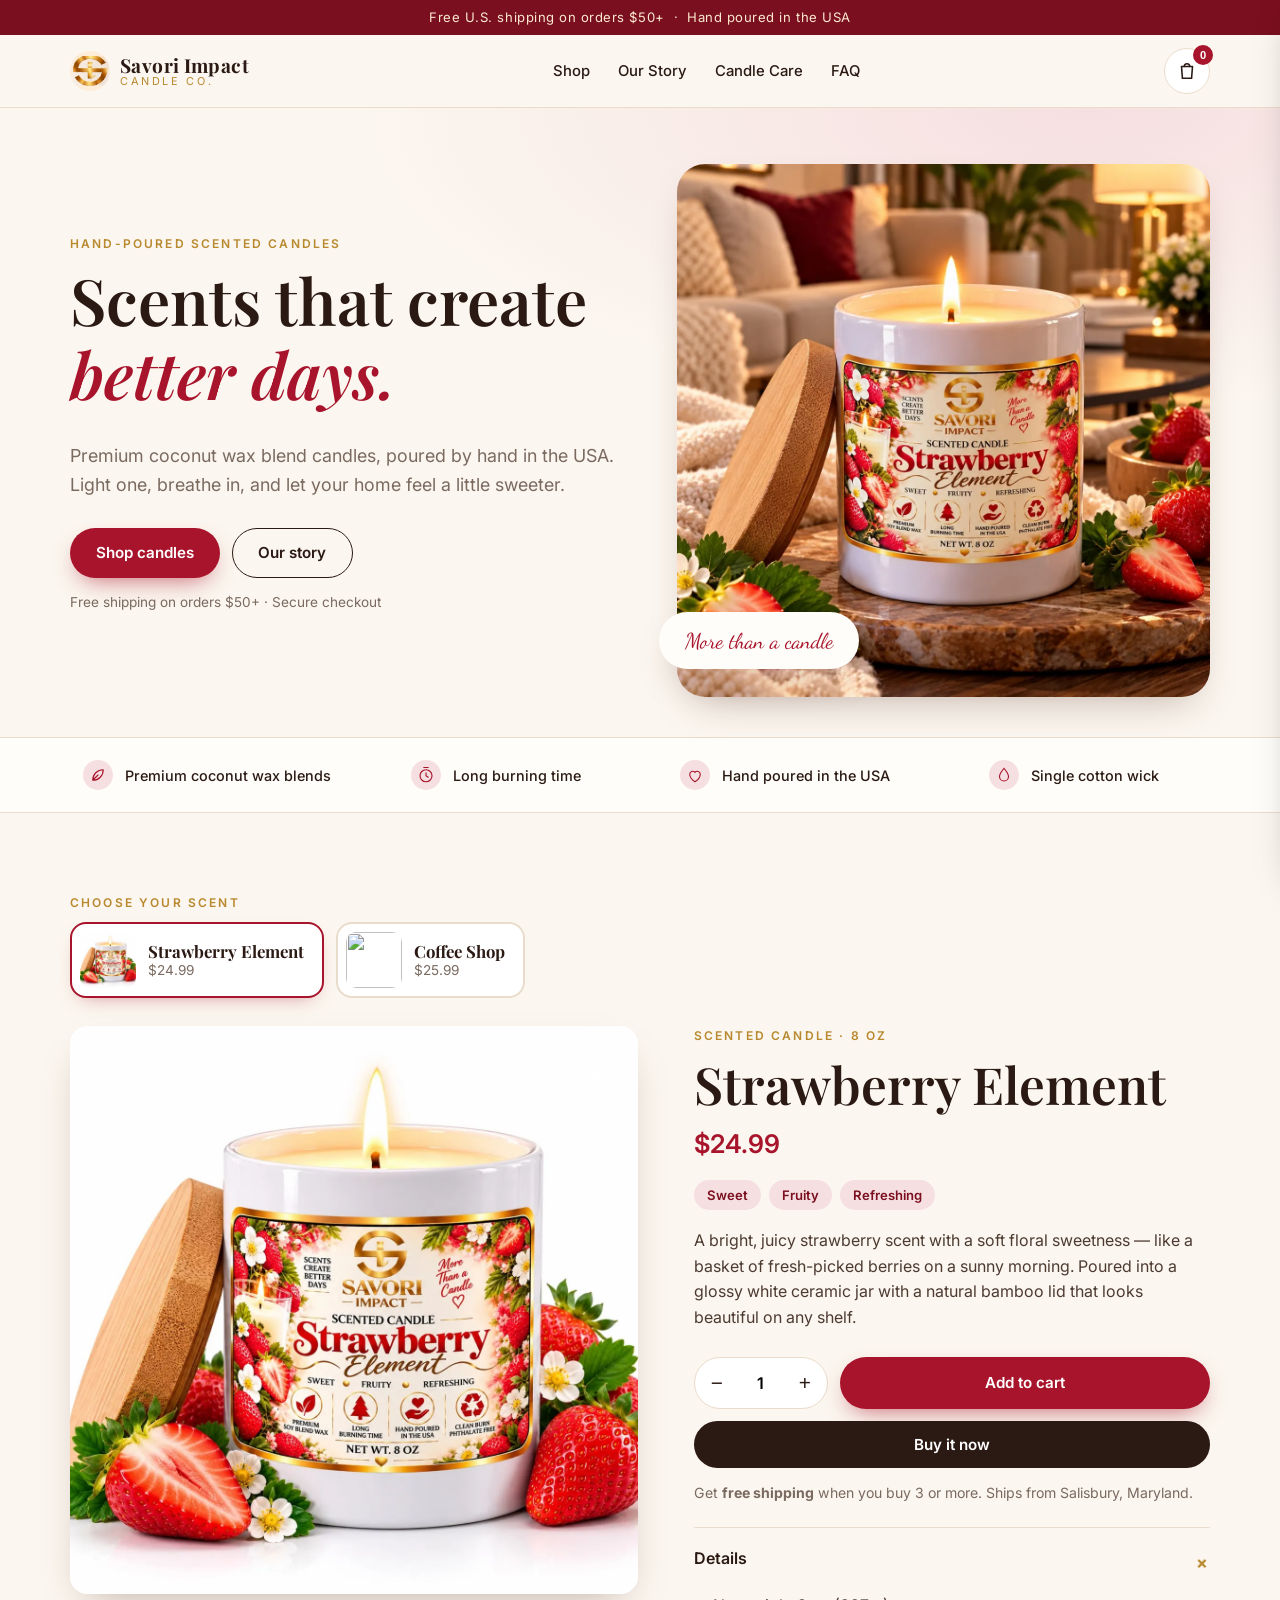
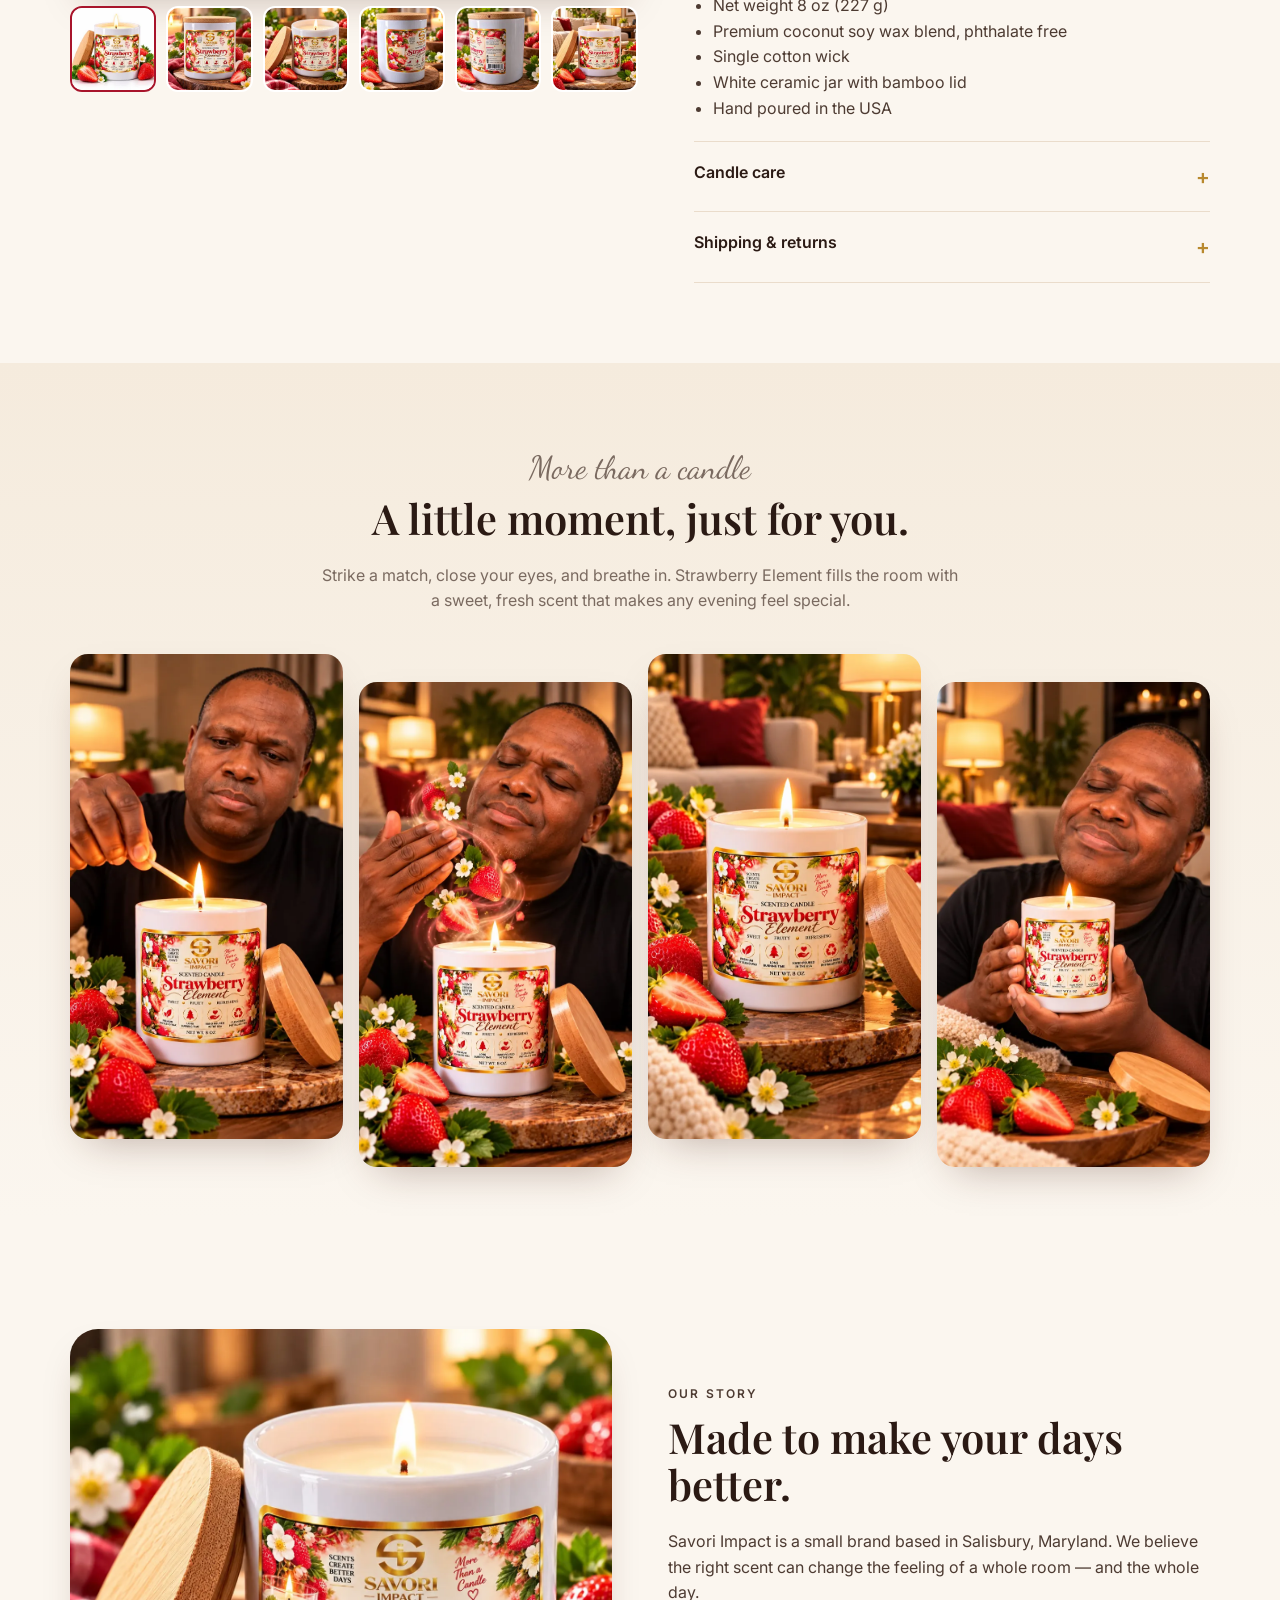
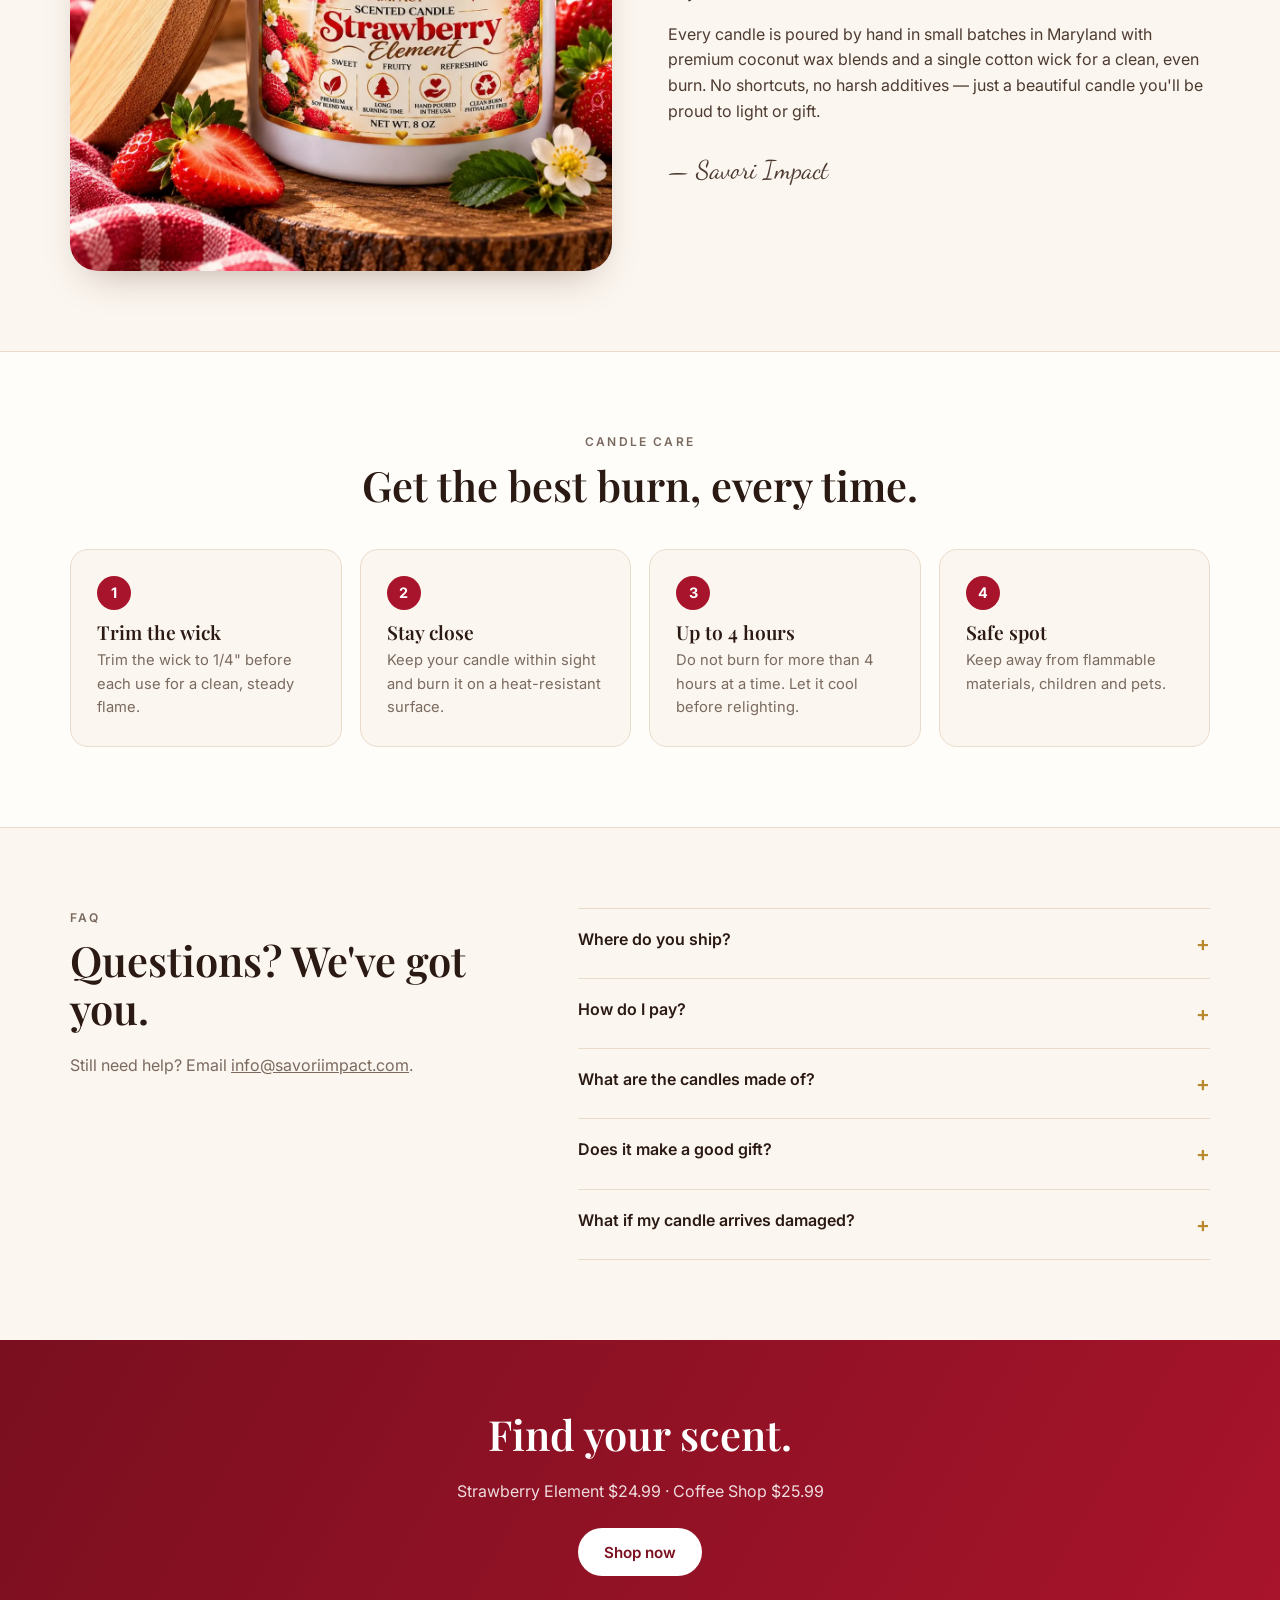
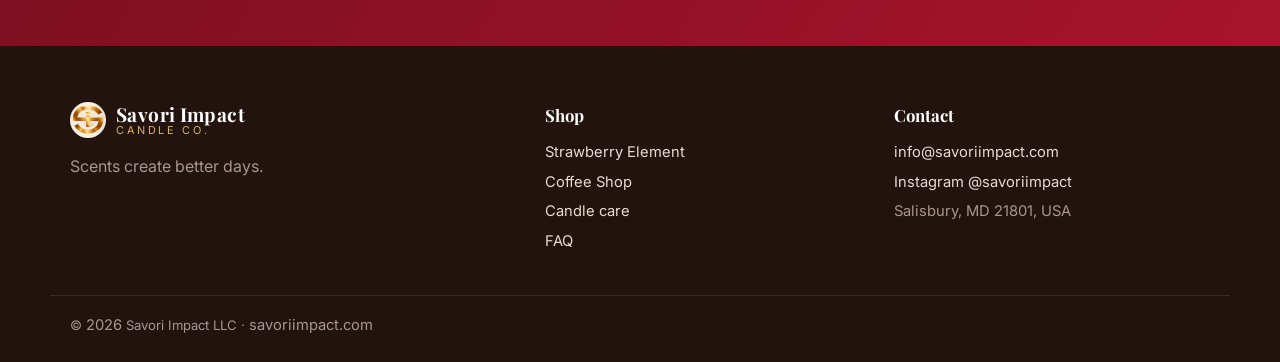
==== index.html @ 1cb37a52 "Add Coffee Shop candle with Stripe Payment Link" ====
<!doctype html>
<html lang="en">
<head>
<meta charset="utf-8">
<meta name="viewport" content="width=device-width, initial-scale=1">
<title>Savori Impact Candles — Hand-Poured Scented Candles</title>
<meta name="description" content="Hand-poured scented candles by Savori Impact. Shop Strawberry Element and Coffee Shop. Free U.S. shipping on orders $50+.">
<meta property="og:title" content="Savori Impact Candles — Scents that create better days">
<meta property="og:description" content="Hand-poured scented candles. Shop Strawberry Element and Coffee Shop.">
<meta property="og:image" content="https://candle.savoriimpact.com/img/og.jpg">
<meta property="og:url" content="https://candle.savoriimpact.com/">
<meta name="theme-color" content="#7a0f1f">
<link rel="icon" type="image/png" href="favicon.png">
<link rel="preconnect" href="https://fonts.googleapis.com">
<link rel="preconnect" href="https://fonts.gstatic.com" crossorigin>
<link href="https://fonts.googleapis.com/css2?family=Playfair+Display:ital,wght@0,500;0,600;0,700;1,500&family=Inter:wght@400;500;600&family=Dancing+Script:wght@600&display=swap" rel="stylesheet">
<link rel="stylesheet" href="styles.css">
</head>
<body>

<div class="announce">Free U.S. shipping on orders $50+ &nbsp;·&nbsp; Hand poured in the USA</div>

<header class="header">
  <div class="wrap header-in">
    <a href="#top" class="brand" aria-label="Savori Impact Candles home">
      <img src="img/logo-s.png" alt="" width="40" height="40">
      <span><b>Savori Impact</b><small>Candle Co.</small></span>
    </a>
    <nav class="nav" aria-label="Main">
      <a href="#shop">Shop</a>
      <a href="#story">Our Story</a>
      <a href="#care">Candle Care</a>
      <a href="#faq">FAQ</a>
    </nav>
    <button class="cart-btn" id="cartOpen" aria-label="Open cart">
      <svg viewBox="0 0 24 24" width="22" height="22" fill="none" stroke="currentColor" stroke-width="1.7" stroke-linecap="round" stroke-linejoin="round"><path d="M6 7h12l-1 13H7L6 7z"/><path d="M9 7a3 3 0 0 1 6 0"/></svg>
      <span class="cart-count" id="cartCount">0</span>
    </button>
  </div>
</header>

<main id="top">

  <!-- HERO -->
  <section class="hero">
    <div class="wrap hero-in">
      <div class="hero-text">
        <p class="eyebrow">Hand-poured scented candles</p>
        <h1>Scents that create <em>better days.</em></h1>
        <p class="lead">Premium coconut wax blend candles, poured by hand in the USA. Light one, breathe in, and let your home feel a little sweeter.</p>
        <div class="hero-cta">
          <a href="#shop" class="btn btn-primary">Shop candles</a>
          <a href="#story" class="btn btn-ghost">Our story</a>
        </div>
        <p class="hero-note">Free shipping on orders $50+ · Secure checkout</p>
      </div>
      <div class="hero-img">
        <img src="img/living-room.webp" alt="Strawberry Element candle lit on a marble tray in a cozy living room" width="1200" height="1200" fetchpriority="high">
        <div class="hero-tag"><span class="script">More than a candle</span></div>
      </div>
    </div>
  </section>

  <!-- PROMISES -->
  <section class="promises">
    <div class="wrap promises-in">
      <div class="promise"><svg viewBox="0 0 24 24"><path d="M5 19c8 0 14-6 14-14C11 5 5 11 5 19zm0 0 7-7"/></svg><span>Premium coconut wax blends</span></div>
      <div class="promise"><svg viewBox="0 0 24 24"><circle cx="12" cy="13" r="8"/><path d="M12 9v4l3 2M9 2h6"/></svg><span>Long burning time</span></div>
      <div class="promise"><svg viewBox="0 0 24 24"><path d="M12 21s-7-4.4-7-10a4 4 0 0 1 7-2.6A4 4 0 0 1 19 11c0 5.6-7 10-7 10z"/></svg><span>Hand poured in the USA</span></div>
      <div class="promise"><svg viewBox="0 0 24 24"><path d="M12 3c3 4 6 7 6 11a6 6 0 0 1-12 0c0-4 3-7 6-11z"/></svg><span>Single cotton wick</span></div>
    </div>
  </section>

  <!-- PRODUCT -->
  <section class="product" id="shop">
    <div class="wrap picker-wrap">
      <p class="eyebrow">Choose your scent</p>
      <div class="scent-picker" id="scentPicker" role="group" aria-label="Choose your scent"></div>
    </div>
    <div class="wrap product-in">
      <div class="gallery">
        <div class="gallery-main"><img id="mainImg" src="img/product-white.webp" alt="Strawberry Element scented candle with bamboo lid and fresh strawberries" width="1200" height="1200"></div>
        <div class="thumbs" id="thumbs" role="list"></div>
      </div>

      <div class="info">
        <p class="eyebrow" id="pVariant">Scented candle · 8 oz</p>
        <h2 class="p-title" id="pTitle">Strawberry Element</h2>
        <p class="price" id="price">$24.99</p>
        <div class="notes" id="pNotes"><span>Sweet</span><span>Fruity</span><span>Refreshing</span></div>
        <p class="desc" id="pDesc">A bright, juicy strawberry scent with a soft floral sweetness — like a basket of fresh-picked berries on a sunny morning. Poured into a glossy white ceramic jar with a natural bamboo lid that looks beautiful on any shelf.</p>

        <div class="buy" id="buyRow">
          <div class="qty" aria-label="Quantity">
            <button type="button" id="qtyMinus" aria-label="Decrease quantity">−</button>
            <input id="qty" type="number" min="1" max="20" value="1" inputmode="numeric" aria-label="Quantity">
            <button type="button" id="qtyPlus" aria-label="Increase quantity">+</button>
          </div>
          <button class="btn btn-primary btn-wide" id="addToCart">Add to cart</button>
        </div>
        <button class="btn btn-dark btn-block" id="buyNow">Buy it now</button>
        <p class="ship-note" id="shipNote">Get <b>free shipping</b> when you buy 3 or more. Ships from Salisbury, Maryland.</p>

        <div class="accordion">
          <details open>
            <summary>Details</summary>
            <ul id="pDetails">
              <li>Net weight 8 oz (227 g)</li>
              <li>White ceramic jar with bamboo lid</li>
              <li>Hand poured in the USA</li>
            </ul>
          </details>
          <details>
            <summary>Candle care</summary>
            <p>Trim the wick to 1/4" before each use. Keep the candle within sight and burn it on a heat-resistant surface. Do not burn for more than 4 hours at a time. Keep away from flammable materials, children and pets. Discontinue use when 1/2" of wax remains.</p>
          </details>
          <details>
            <summary>Shipping &amp; returns</summary>
            <p>We ship within the United States. Shipping is $5.99, or free on orders of $50 or more. If your candle arrives damaged, email <a href="mailto:info@savoriimpact.com">info@savoriimpact.com</a> with a photo within 14 days and we'll make it right.</p>
          </details>
        </div>
      </div>
    </div>
  </section>

  <!-- LIFESTYLE -->
  <section class="lifestyle">
    <div class="wrap">
      <div class="section-head">
        <p class="script big">More than a candle</p>
        <h2>A little moment, just for you.</h2>
        <p>Strike a match, close your eyes, and breathe in. Strawberry Element fills the room with a sweet, fresh scent that makes any evening feel special.</p>
      </div>
      <div class="mosaic">
        <figure><img src="img/lighting.webp" alt="Lighting the Strawberry Element candle with a match" loading="lazy" width="675" height="1200"></figure>
        <figure><img src="img/scent-swirl.webp" alt="Enjoying the strawberry scent of the candle" loading="lazy" width="675" height="1200"></figure>
        <figure><img src="img/cozy-vertical.webp" alt="Strawberry Element candle glowing on a coffee table" loading="lazy" width="675" height="1200"></figure>
        <figure><img src="img/holding.webp" alt="Holding a lit Strawberry Element candle" loading="lazy" width="675" height="1200"></figure>
      </div>
    </div>
  </section>

  <!-- STORY -->
  <section class="story" id="story">
    <div class="wrap story-in">
      <div class="story-img"><img src="img/open-rustic.webp" alt="Strawberry Element candle with the bamboo lid off on a wooden board" loading="lazy" width="1200" height="1200"></div>
      <div class="story-text">
        <p class="eyebrow">Our story</p>
        <h2>Made to make your days better.</h2>
        <p>Savori Impact is a small brand based in Salisbury, Maryland. We believe the right scent can change the feeling of a whole room — and the whole day.</p>
        <p>Every candle is poured by hand in small batches in Maryland with premium coconut wax blends and a single cotton wick for a clean, even burn. No shortcuts, no harsh additives — just a beautiful candle you'll be proud to light or gift.</p>
        <p class="signature script">— Savori Impact</p>
      </div>
    </div>
  </section>

  <!-- CARE -->
  <section class="care" id="care">
    <div class="wrap">
      <div class="section-head">
        <p class="eyebrow">Candle care</p>
        <h2>Get the best burn, every time.</h2>
      </div>
      <div class="care-grid">
        <div class="care-card"><span class="num">1</span><h3>Trim the wick</h3><p>Trim the wick to 1/4" before each use for a clean, steady flame.</p></div>
        <div class="care-card"><span class="num">2</span><h3>Stay close</h3><p>Keep your candle within sight and burn it on a heat-resistant surface.</p></div>
        <div class="care-card"><span class="num">3</span><h3>Up to 4 hours</h3><p>Do not burn for more than 4 hours at a time. Let it cool before relighting.</p></div>
        <div class="care-card"><span class="num">4</span><h3>Safe spot</h3><p>Keep away from flammable materials, children and pets.</p></div>
      </div>
    </div>
  </section>

  <!-- FAQ -->
  <section class="faq" id="faq">
    <div class="wrap faq-in">
      <div class="section-head left">
        <p class="eyebrow">FAQ</p>
        <h2>Questions? We've got you.</h2>
        <p>Still need help? Email <a href="mailto:info@savoriimpact.com">info@savoriimpact.com</a>.</p>
      </div>
      <div class="accordion">
        <details><summary>Where do you ship?</summary><p>We currently ship within the United States. Shipping is $5.99, and free on orders of $50 or more.</p></details>
        <details><summary>How do I pay?</summary><p>Checkout is handled securely by Stripe. You can pay with a credit or debit card, and other options like Apple Pay, Google Pay or Cash App Pay when available on your device.</p></details>
        <details><summary>What are the candles made of?</summary><p>Strawberry Element is poured with a premium coconut soy wax blend; Coffee Shop is poured with premium coconut apricot wax. Both use a single cotton wick in a white ceramic jar with a bamboo lid. Net weight 8 oz (227 g).</p></details>
        <details><summary>Does it make a good gift?</summary><p>Yes! The ceramic jar and bamboo lid make it a beautiful gift for birthdays, holidays, housewarmings — or just because.</p></details>
        <details><summary>What if my candle arrives damaged?</summary><p>Email <a href="mailto:info@savoriimpact.com">info@savoriimpact.com</a> with a photo within 14 days of delivery and we'll make it right.</p></details>
      </div>
    </div>
  </section>

  <!-- CTA -->
  <section class="cta-band">
    <div class="wrap cta-in">
      <h2>Find your scent.</h2>
      <p>Strawberry Element $24.99 · Coffee Shop $25.99</p>
      <a href="#shop" class="btn btn-light">Shop now</a>
    </div>
  </section>
</main>

<footer class="footer">
  <div class="wrap footer-in">
    <div>
      <a href="#top" class="brand light"><img src="img/logo-s.png" alt="" width="36" height="36"><span><b>Savori Impact</b><small>Candle Co.</small></span></a>
      <p class="muted">Scents create better days.</p>
    </div>
    <div>
      <h4>Shop</h4>
      <a href="#shop" data-product="strawberry-element">Strawberry Element</a>
      <a href="#shop" data-product="coffee-shop">Coffee Shop</a>
      <a href="#care">Candle care</a>
      <a href="#faq">FAQ</a>
    </div>
    <div>
      <h4>Contact</h4>
      <a href="mailto:info@savoriimpact.com">info@savoriimpact.com</a>
      <a href="https://www.instagram.com/savoriimpact" target="_blank" rel="noopener">Instagram @savoriimpact</a>
      <span class="muted">Salisbury, MD 21801, USA</span>
    </div>
  </div>
  <div class="wrap copyright">© <span id="year">2026</span> Savori Impact LLC · <a href="https://www.savoriimpact.com">savoriimpact.com</a></div>
</footer>

<!-- CART DRAWER -->
<div class="overlay" id="overlay" hidden></div>
<aside class="drawer" id="drawer" aria-label="Shopping cart" aria-hidden="true">
  <div class="drawer-head">
    <h3>Your cart</h3>
    <button class="icon-btn" id="cartClose" aria-label="Close cart">✕</button>
  </div>
  <div class="ship-progress" id="shipProgress">
    <p id="shipMsg"></p>
    <div class="bar"><span id="shipBar"></span></div>
  </div>
  <div class="drawer-items" id="cartItems"></div>
  <div class="drawer-foot">
    <div class="row"><span>Subtotal</span><b id="subtotal">$0.00</b></div>
    <p class="muted small">Shipping is calculated at checkout.</p>
    <button class="btn btn-primary btn-block" id="checkoutBtn">Checkout</button>
    <p class="error" id="checkoutError" hidden></p>
    <p class="secure">🔒 Secure checkout by Stripe</p>
  </div>
</aside>

<!-- ORDER CONFIRMATION -->
<div class="modal" id="thanks" hidden role="dialog" aria-modal="true" aria-labelledby="thanksTitle">
  <div class="modal-card">
    <img src="img/logo-s.png" alt="" width="56" height="56">
    <h3 id="thanksTitle">Thank you for your order!</h3>
    <p>Your payment went through. A receipt is on its way to your email, and we'll get your candles ready to ship.</p>
    <button class="btn btn-primary" id="thanksClose">Continue shopping</button>
  </div>
</div>

<div class="toast" id="toast" role="status" aria-live="polite"></div>

<script src="app.js"></script>
</body>
</html>
---- styles.css ----
:root{
  --cream:#fbf6ef; --cream-2:#f5ebdd; --paper:#fffdf9;
  --red:#a8142b; --red-dark:#7a0f1f; --rose:#f6dfe0;
  --gold:#b8892e; --gold-2:#d9b15c;
  --ink:#2b1a14; --muted:#7a6a60; --line:#eadccb;
  --radius:18px; --shadow:0 18px 40px -18px rgba(74,32,20,.35);
}
*{box-sizing:border-box}
html{scroll-behavior:smooth}
body{margin:0;background:var(--cream);color:var(--ink);font:16px/1.6 Inter,system-ui,sans-serif;-webkit-font-smoothing:antialiased}
img{max-width:100%;height:auto;display:block}
a{color:inherit}
h1,h2,h3{font-family:"Playfair Display",Georgia,serif;font-weight:600;line-height:1.15;margin:0 0 .5em}
h1{font-size:clamp(2.4rem,5vw,4rem)}
h2{font-size:clamp(1.8rem,3.4vw,2.6rem)}
h1 em,h2 em{font-style:italic;color:var(--red)}
.wrap{max-width:1180px;margin:0 auto;padding:0 20px}
.eyebrow{text-transform:uppercase;letter-spacing:.18em;font-size:.75rem;font-weight:600;color:var(--gold);margin:0 0 .8em}
.script{font-family:"Dancing Script",cursive;color:var(--red)}
.script.big{font-size:2rem;margin:0}
.muted{color:var(--muted)} .small{font-size:.85rem}

/* buttons */
.btn{display:inline-flex;align-items:center;justify-content:center;gap:.5em;border:0;border-radius:999px;padding:.95em 1.7em;font:600 .95rem Inter,sans-serif;cursor:pointer;text-decoration:none;transition:transform .15s ease,box-shadow .2s ease,background .2s}
.btn:hover{transform:translateY(-1px)}
.btn:focus-visible,.cart-btn:focus-visible,.icon-btn:focus-visible,.thumb:focus-visible{outline:3px solid var(--gold-2);outline-offset:2px}
.btn-primary{background:var(--red);color:#fff;box-shadow:0 10px 24px -10px rgba(168,20,43,.7)}
.btn-primary:hover{background:var(--red-dark)}
.btn-dark{background:var(--ink);color:#fff}
.btn-ghost{background:transparent;border:1.5px solid var(--ink);color:var(--ink)}
.btn-light{background:#fff;color:var(--red-dark)}
.btn-block{width:100%}
.btn[disabled]{opacity:.6;cursor:wait;transform:none}

/* announce + header */
.announce{background:var(--red-dark);color:#fbe9d0;text-align:center;font-size:.82rem;letter-spacing:.04em;padding:.55em 1em}
.header{position:sticky;top:0;z-index:30;background:rgba(251,246,239,.92);backdrop-filter:blur(10px);border-bottom:1px solid var(--line)}
.header-in{display:flex;align-items:center;justify-content:space-between;height:72px;gap:16px}
.brand{display:flex;align-items:center;gap:10px;text-decoration:none}
.brand img{border-radius:50%;object-fit:cover}
.brand span{display:flex;flex-direction:column;line-height:1.1}
.brand b{font-family:"Playfair Display",serif;font-size:1.2rem;letter-spacing:.02em}
.brand small{font-size:.68rem;letter-spacing:.24em;text-transform:uppercase;color:var(--gold)}
.brand.light b{color:#fff}
.nav{display:flex;gap:28px}
.nav a{text-decoration:none;font-weight:500;font-size:.93rem;position:relative}
.nav a::after{content:"";position:absolute;left:0;bottom:-4px;height:2px;width:0;background:var(--red);transition:width .2s}
.nav a:hover::after{width:100%}
.cart-btn{position:relative;background:#fff;border:1px solid var(--line);border-radius:50%;width:46px;height:46px;display:grid;place-items:center;cursor:pointer;color:var(--ink)}
.cart-count{position:absolute;top:-4px;right:-4px;background:var(--red);color:#fff;border-radius:999px;font-size:.7rem;font-weight:700;min-width:20px;height:20px;display:grid;place-items:center;padding:0 5px}
.cart-count.bump{animation:bump .4s}
@keyframes bump{50%{transform:scale(1.35)}}

/* hero */
.hero{padding:56px 0 40px;background:radial-gradient(1200px 500px at 85% 0%,var(--rose),transparent 60%)}
.hero-in{display:grid;grid-template-columns:1.05fr 1fr;gap:48px;align-items:center}
.lead{font-size:1.12rem;color:var(--muted);max-width:32em}
.hero-cta{display:flex;gap:12px;flex-wrap:wrap;margin:28px 0 14px}
.hero-note{font-size:.85rem;color:var(--muted)}
.hero-img{position:relative}
.hero-img img{border-radius:28px;box-shadow:var(--shadow);aspect-ratio:1/1;object-fit:cover}
.hero-tag{position:absolute;left:-18px;bottom:28px;background:var(--paper);border-radius:999px;padding:.5em 1.2em;box-shadow:var(--shadow);font-size:1.35rem}

/* promises */
.promises{padding:22px 0;border-block:1px solid var(--line);background:var(--paper)}
.promises-in{display:grid;grid-template-columns:repeat(4,1fr);gap:16px}
.promise{display:flex;align-items:center;gap:12px;justify-content:center;font-size:.9rem;font-weight:500}
.promise svg{width:30px;height:30px;flex:none;fill:none;stroke:var(--red);stroke-width:1.5;stroke-linecap:round;stroke-linejoin:round;background:var(--rose);border-radius:50%;padding:6px}

/* product */
.product{padding:80px 0}
.product-in{display:grid;grid-template-columns:1.1fr 1fr;gap:56px;align-items:start}
.gallery{position:sticky;top:96px}
.gallery-main{background:#fff;border-radius:var(--radius);overflow:hidden;box-shadow:var(--shadow)}
.gallery-main img{aspect-ratio:1/1;object-fit:cover;width:100%;transition:opacity .25s}
.thumbs{display:grid;grid-template-columns:repeat(var(--cols,6),1fr);gap:10px;margin-top:12px}
.thumb{padding:0;border:2px solid transparent;border-radius:12px;overflow:hidden;cursor:pointer;background:#fff}
.thumb img{aspect-ratio:1/1;object-fit:cover;width:100%}
.thumb[aria-current="true"]{border-color:var(--red)}
.p-title{font-size:clamp(2.2rem,4vw,3.2rem);margin-bottom:.2em}
.price{font-size:1.6rem;font-weight:600;color:var(--red);margin:.2em 0 .6em}
.notes{display:flex;gap:8px;flex-wrap:wrap;margin-bottom:18px}
.notes span{background:var(--rose);color:var(--red-dark);border-radius:999px;padding:.35em 1em;font-size:.82rem;font-weight:600}
.desc{color:#4d3b32}
.buy{display:flex;gap:12px;margin:26px 0 12px}
.qty{display:flex;align-items:center;border:1.5px solid var(--line);border-radius:999px;background:#fff;overflow:hidden}
.qty button{background:none;border:0;width:44px;height:50px;font-size:1.3rem;cursor:pointer;color:var(--ink)}
.qty input{width:44px;text-align:center;border:0;font:600 1rem Inter,sans-serif;background:transparent;-moz-appearance:textfield}
.qty input::-webkit-inner-spin-button{-webkit-appearance:none}
.btn-wide{flex:1}
.ship-note{font-size:.88rem;color:var(--muted);margin:14px 0 22px}
.accordion details{border-top:1px solid var(--line);padding:4px 0}
.accordion details:last-child{border-bottom:1px solid var(--line)}
.accordion summary{cursor:pointer;list-style:none;padding:14px 0;font-weight:600;display:flex;justify-content:space-between}
.accordion summary::-webkit-details-marker{display:none}
.accordion summary::after{content:"+";font-size:1.3rem;color:var(--gold);transition:transform .2s}
.accordion details[open] summary::after{transform:rotate(45deg)}
.accordion p,.accordion ul{margin:0 0 16px;color:#4d3b32}
.accordion ul{padding-left:1.2em}

/* lifestyle */
.lifestyle{padding:80px 0;background:linear-gradient(180deg,var(--cream-2),var(--cream))}
.section-head{text-align:center;max-width:640px;margin:0 auto 40px}
.section-head p{color:var(--muted)}
.section-head.left{text-align:left;margin:0}
.mosaic{display:grid;grid-template-columns:repeat(4,1fr);gap:16px}
.mosaic figure{margin:0;border-radius:var(--radius);overflow:hidden;box-shadow:var(--shadow)}
.mosaic figure:nth-child(even){transform:translateY(28px)}
.mosaic img{aspect-ratio:9/16;object-fit:cover;width:100%;transition:transform .6s}
.mosaic figure:hover img{transform:scale(1.04)}

/* story */
.story{padding:110px 0 80px}
.story-in{display:grid;grid-template-columns:1fr 1fr;gap:56px;align-items:center}
.story-img img{border-radius:28px;box-shadow:var(--shadow)}
.story-text p{color:#4d3b32}
.signature{font-size:1.6rem;margin-top:1em}

/* care */
.care{padding:80px 0;background:var(--paper);border-block:1px solid var(--line)}
.care-grid{display:grid;grid-template-columns:repeat(4,1fr);gap:18px}
.care-card{background:var(--cream);border:1px solid var(--line);border-radius:var(--radius);padding:26px}
.care-card h3{font-size:1.2rem;margin:.6em 0 .3em}
.care-card p{margin:0;color:var(--muted);font-size:.92rem}
.num{display:inline-grid;place-items:center;width:34px;height:34px;border-radius:50%;background:var(--red);color:#fff;font-weight:700;font-size:.9rem}

/* faq */
.faq{padding:80px 0}
.faq-in{display:grid;grid-template-columns:1fr 1.4fr;gap:56px}

/* cta band */
.cta-band{background:linear-gradient(120deg,var(--red-dark),var(--red));color:#fff;padding:70px 0;text-align:center}
.cta-band p{opacity:.85;margin:0 0 24px}

/* footer */
.footer{background:#22130e;color:#e9dccd;padding:56px 0 24px}
.footer-in{display:grid;grid-template-columns:1.4fr 1fr 1fr;gap:32px}
.footer h4{font-family:"Playfair Display",serif;font-size:1.05rem;margin:0 0 12px;color:#fff}
.footer a,.footer span{display:block;text-decoration:none;font-size:.92rem;margin:6px 0;color:#e9dccd}
.footer a:hover{color:var(--gold-2)}
.footer .muted{color:#a8978a}
.copyright{border-top:1px solid #3b2a22;margin-top:36px;padding-top:18px;font-size:.82rem;color:#a8978a}
.copyright a,.copyright span{display:inline;color:#a8978a;margin:0}

/* drawer */
.overlay{position:fixed;inset:0;background:rgba(34,19,14,.45);z-index:40}
.drawer{position:fixed;top:0;right:0;height:100%;width:min(420px,100%);background:var(--paper);z-index:50;transform:translateX(105%);transition:transform .3s ease;display:flex;flex-direction:column;box-shadow:-20px 0 40px -20px rgba(0,0,0,.4)}
.drawer.open{transform:none}
.drawer-head{display:flex;justify-content:space-between;align-items:center;padding:20px 22px;border-bottom:1px solid var(--line)}
.drawer-head h3{margin:0}
.icon-btn{background:none;border:0;font-size:1.2rem;cursor:pointer;width:40px;height:40px;border-radius:50%}
.icon-btn:hover{background:var(--cream-2)}
.ship-progress{padding:14px 22px;background:var(--rose)}
.ship-progress p{margin:0 0 8px;font-size:.88rem;color:var(--red-dark);font-weight:500}
.bar{height:6px;background:#fff;border-radius:99px;overflow:hidden}
.bar span{display:block;height:100%;width:0;background:var(--red);transition:width .3s}
.drawer-items{flex:1;overflow:auto;padding:8px 22px}
.item{display:grid;grid-template-columns:76px 1fr auto;gap:14px;padding:16px 0;border-bottom:1px solid var(--line);align-items:center}
.item img{border-radius:12px;width:76px;height:76px;object-fit:cover}
.item h4{margin:0;font-family:"Playfair Display",serif;font-size:1.02rem}
.item .small{margin:2px 0 8px}
.item .qty button{width:32px;height:34px;font-size:1rem}
.item .qty span{min-width:22px;text-align:center;font-weight:600}
.item .remove{background:none;border:0;color:var(--muted);font-size:.8rem;cursor:pointer;text-decoration:underline;margin-top:6px}
.empty{text-align:center;color:var(--muted);padding:48px 0}
.drawer-foot{padding:18px 22px 22px;border-top:1px solid var(--line)}
.drawer-foot .row{display:flex;justify-content:space-between;font-size:1.05rem}
.secure{text-align:center;font-size:.8rem;color:var(--muted);margin:10px 0 0}
.error{color:var(--red);font-size:.88rem;margin:10px 0 0}

/* modal + toast */
.modal{position:fixed;inset:0;background:rgba(34,19,14,.55);display:grid;place-items:center;z-index:60;padding:20px}
.modal[hidden]{display:none}
.modal-card{background:var(--paper);border-radius:24px;padding:36px 30px;max-width:420px;text-align:center;box-shadow:var(--shadow)}
.modal-card img{margin:0 auto 12px;border-radius:50%}
.modal-card p{color:var(--muted)}
.toast{position:fixed;left:50%;bottom:24px;transform:translate(-50%,140%);background:var(--ink);color:#fff;padding:.8em 1.4em;border-radius:999px;font-size:.92rem;z-index:70;transition:transform .3s}
.toast.show{transform:translate(-50%,0)}

/* responsive */
@media (max-width:900px){
  .nav{display:none}
  .hero-in,.product-in,.story-in,.faq-in{grid-template-columns:1fr;gap:32px}
  .hero{padding-top:32px}
  .hero-tag{left:12px}
  .gallery{position:static}
  .promises-in{grid-template-columns:repeat(2,1fr)}
  .promise{justify-content:flex-start}
  .mosaic{grid-template-columns:repeat(2,1fr)}
  .care-grid{grid-template-columns:repeat(2,1fr)}
  .footer-in{grid-template-columns:1fr}
  .story{padding-top:80px}
}
@media (max-width:520px){
  .care-grid{grid-template-columns:1fr}
  .thumbs{gap:6px}
  .buy{flex-direction:column}
  .qty{align-self:flex-start}
  .brand b{font-size:1.05rem}
}
@media (prefers-reduced-motion:reduce){*{transition:none!important;animation:none!important;scroll-behavior:auto}}
.footer .brand{display:flex;margin:0 0 6px}.footer .brand span{display:flex;margin:0}.footer .brand small{color:var(--gold-2)}
.item .qty{display:inline-flex}.toast{visibility:hidden}.toast.show{visibility:visible}

/* scent picker */
.picker-wrap{margin-bottom:28px}
.scent-picker{display:flex;gap:12px;flex-wrap:wrap}
.scent{display:flex;align-items:center;gap:12px;background:#fff;border:2px solid var(--line);border-radius:16px;padding:8px 18px 8px 8px;cursor:pointer;font:inherit;color:var(--ink);text-align:left;transition:border-color .2s,box-shadow .2s}
.scent img{width:56px;height:56px;border-radius:10px;object-fit:cover}
.scent span{display:flex;flex-direction:column;line-height:1.25}
.scent b{font-family:"Playfair Display",serif;font-size:1.05rem}
.scent small{color:var(--muted);font-size:.85rem}
.scent:hover{border-color:var(--gold-2)}
.scent[aria-pressed="true"]{border-color:var(--red);box-shadow:0 8px 20px -12px rgba(168,20,43,.6)}
.scent:focus-visible{outline:3px solid var(--gold-2);outline-offset:2px}
@media (max-width:520px){.scent{flex:1 1 100%}}
.buy[hidden]{display:none}
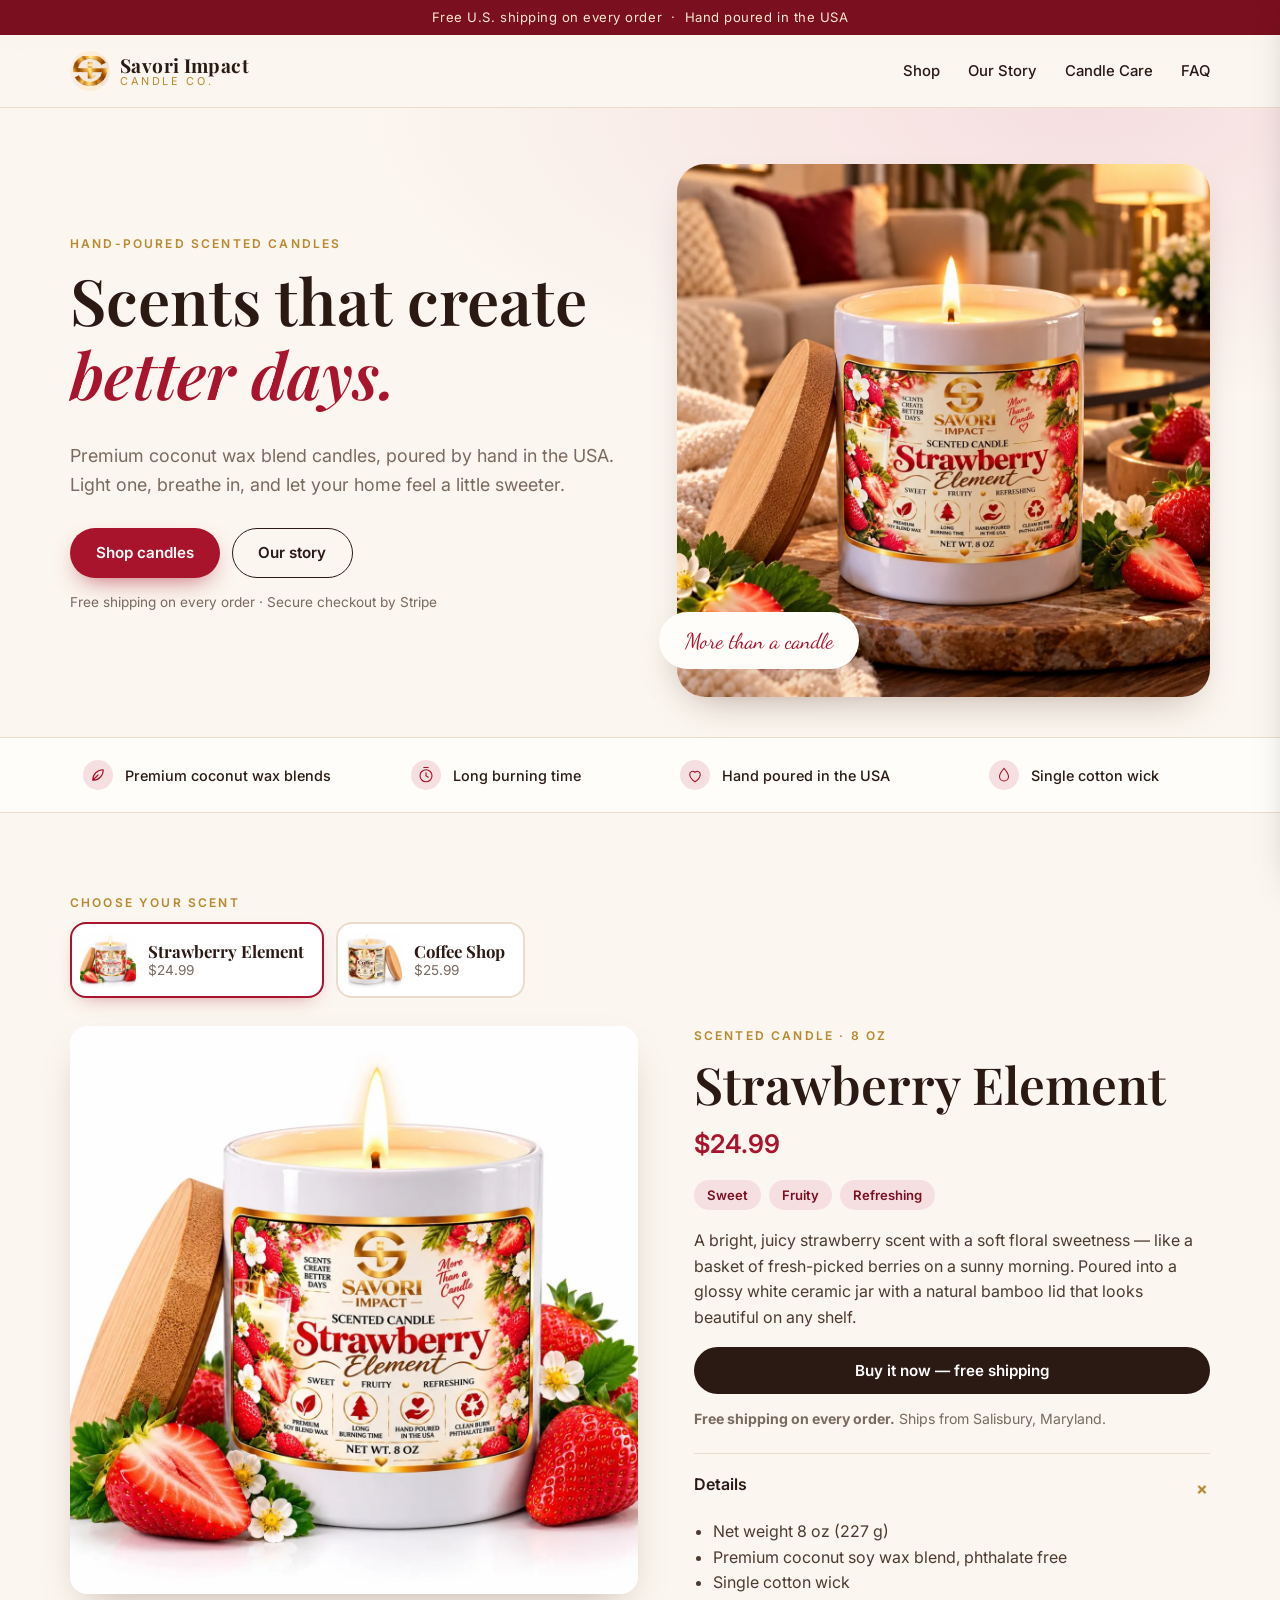
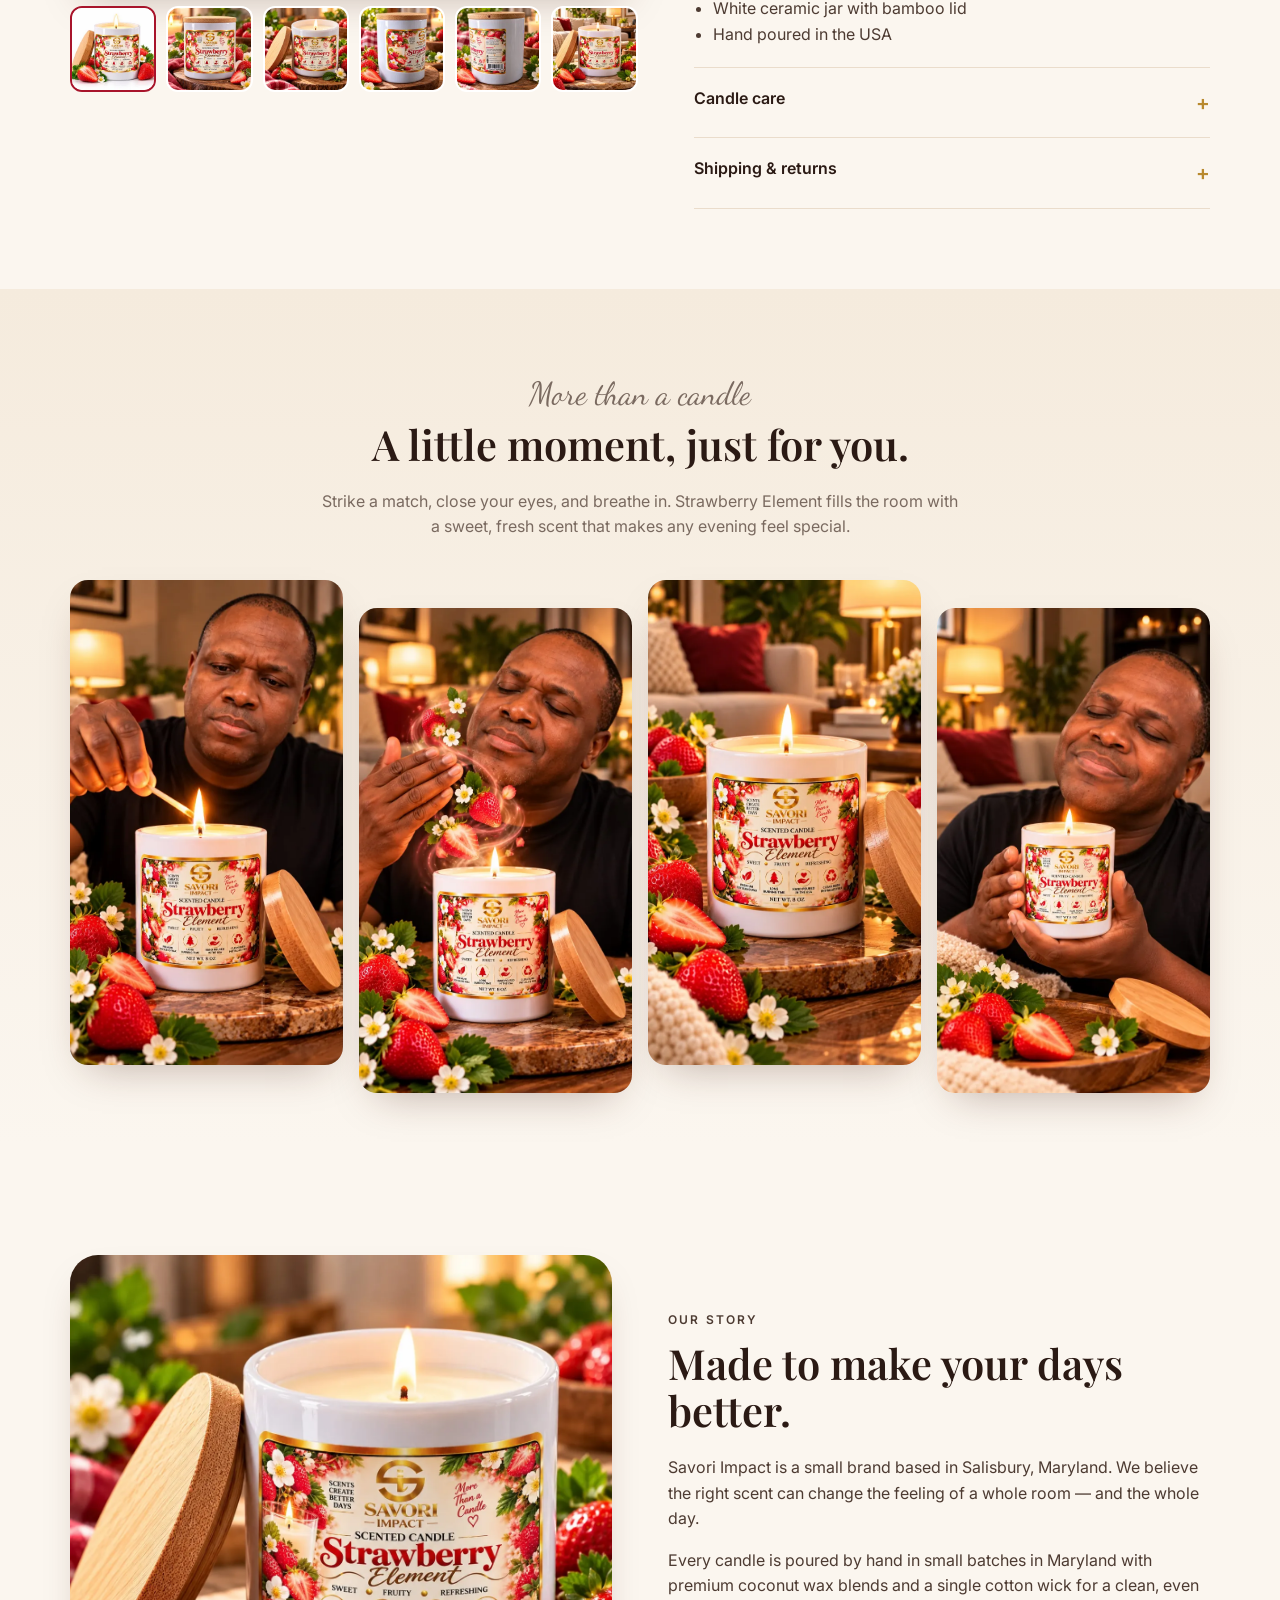
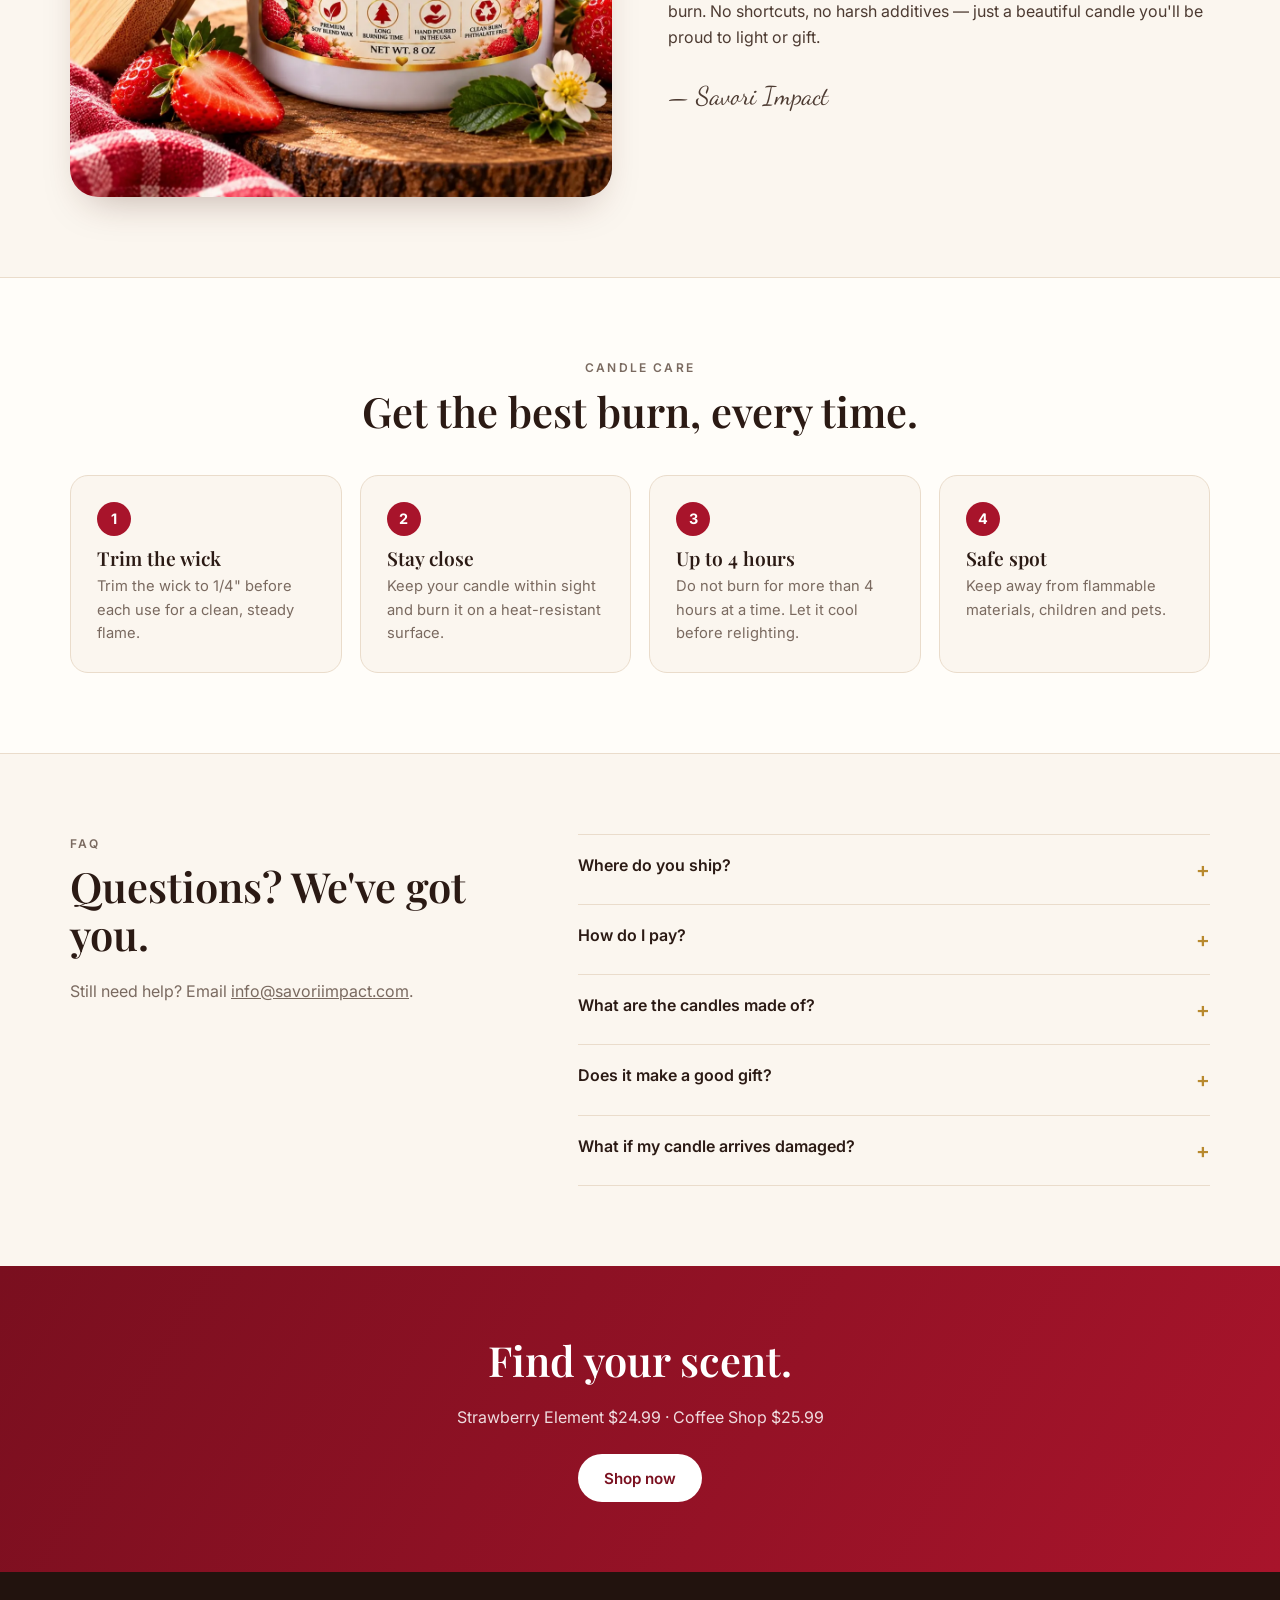
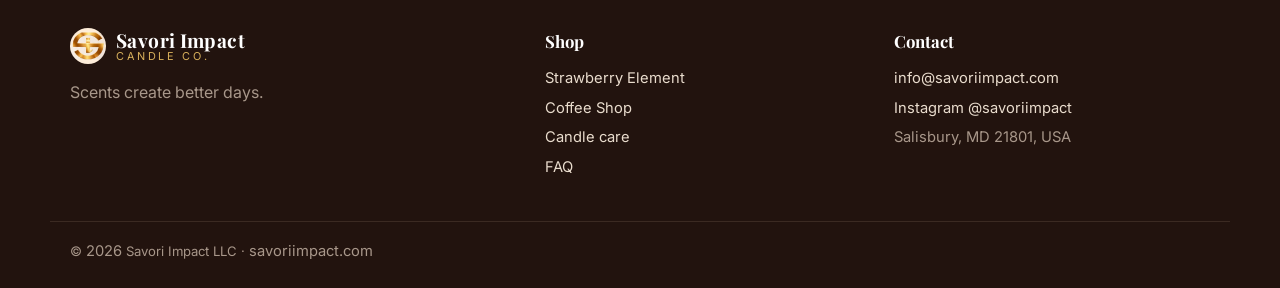
==== commit ada481bb: "Strawberry Element: Stripe Payment Link with free shipping" ====
--- a/index.html
+++ b/index.html
@@ -4,7 +4,7 @@
 <meta charset="utf-8">
 <meta name="viewport" content="width=device-width, initial-scale=1">
 <title>Savori Impact Candles — Hand-Poured Scented Candles</title>
-<meta name="description" content="Hand-poured scented candles by Savori Impact. Shop Strawberry Element and Coffee Shop. Free U.S. shipping on orders $50+.">
+<meta name="description" content="Hand-poured scented candles by Savori Impact. Shop Strawberry Element and Coffee Shop. Free U.S. shipping on every order.">
 <meta property="og:title" content="Savori Impact Candles — Scents that create better days">
 <meta property="og:description" content="Hand-poured scented candles. Shop Strawberry Element and Coffee Shop.">
 <meta property="og:image" content="https://candle.savoriimpact.com/img/og.jpg">
@@ -18,7 +18,7 @@
 </head>
 <body>
 
-<div class="announce">Free U.S. shipping on orders $50+ &nbsp;·&nbsp; Hand poured in the USA</div>
+<div class="announce">Free U.S. shipping on every order &nbsp;·&nbsp; Hand poured in the USA</div>
 
 <header class="header">
   <div class="wrap header-in">
@@ -32,7 +32,7 @@
       <a href="#care">Candle Care</a>
       <a href="#faq">FAQ</a>
     </nav>
-    <button class="cart-btn" id="cartOpen" aria-label="Open cart">
+    <button class="cart-btn" id="cartOpen" aria-label="Open cart" hidden>
       <svg viewBox="0 0 24 24" width="22" height="22" fill="none" stroke="currentColor" stroke-width="1.7" stroke-linecap="round" stroke-linejoin="round"><path d="M6 7h12l-1 13H7L6 7z"/><path d="M9 7a3 3 0 0 1 6 0"/></svg>
       <span class="cart-count" id="cartCount">0</span>
     </button>
@@ -52,7 +52,7 @@
           <a href="#shop" class="btn btn-primary">Shop candles</a>
           <a href="#story" class="btn btn-ghost">Our story</a>
         </div>
-        <p class="hero-note">Free shipping on orders $50+ · Secure checkout</p>
+        <p class="hero-note">Free shipping on every order · Secure checkout by Stripe</p>
       </div>
       <div class="hero-img">
         <img src="img/living-room.webp" alt="Strawberry Element candle lit on a marble tray in a cozy living room" width="1200" height="1200" fetchpriority="high">
@@ -116,7 +116,7 @@
           </details>
           <details>
             <summary>Shipping &amp; returns</summary>
-            <p>We ship within the United States. Shipping is $5.99, or free on orders of $50 or more. If your candle arrives damaged, email <a href="mailto:info@savoriimpact.com">info@savoriimpact.com</a> with a photo within 14 days and we'll make it right.</p>
+            <p>We ship within the United States, and shipping is free on every order. If your candle arrives damaged, email <a href="mailto:info@savoriimpact.com">info@savoriimpact.com</a> with a photo within 14 days and we'll make it right.</p>
           </details>
         </div>
       </div>
@@ -179,7 +179,7 @@
         <p>Still need help? Email <a href="mailto:info@savoriimpact.com">info@savoriimpact.com</a>.</p>
       </div>
       <div class="accordion">
-        <details><summary>Where do you ship?</summary><p>We currently ship within the United States. Shipping is $5.99, and free on orders of $50 or more.</p></details>
+        <details><summary>Where do you ship?</summary><p>We currently ship within the United States, and shipping is free on every order.</p></details>
         <details><summary>How do I pay?</summary><p>Checkout is handled securely by Stripe. You can pay with a credit or debit card, and other options like Apple Pay, Google Pay or Cash App Pay when available on your device.</p></details>
         <details><summary>What are the candles made of?</summary><p>Strawberry Element is poured with a premium coconut soy wax blend; Coffee Shop is poured with premium coconut apricot wax. Both use a single cotton wick in a white ceramic jar with a bamboo lid. Net weight 8 oz (227 g).</p></details>
         <details><summary>Does it make a good gift?</summary><p>Yes! The ceramic jar and bamboo lid make it a beautiful gift for birthdays, holidays, housewarmings — or just because.</p></details>
--- a/styles.css
+++ b/styles.css
@@ -215,3 +215,4 @@
 .scent:focus-visible{outline:3px solid var(--gold-2);outline-offset:2px}
 @media (max-width:520px){.scent{flex:1 1 100%}}
 .buy[hidden]{display:none}
+.cart-btn[hidden]{display:none}
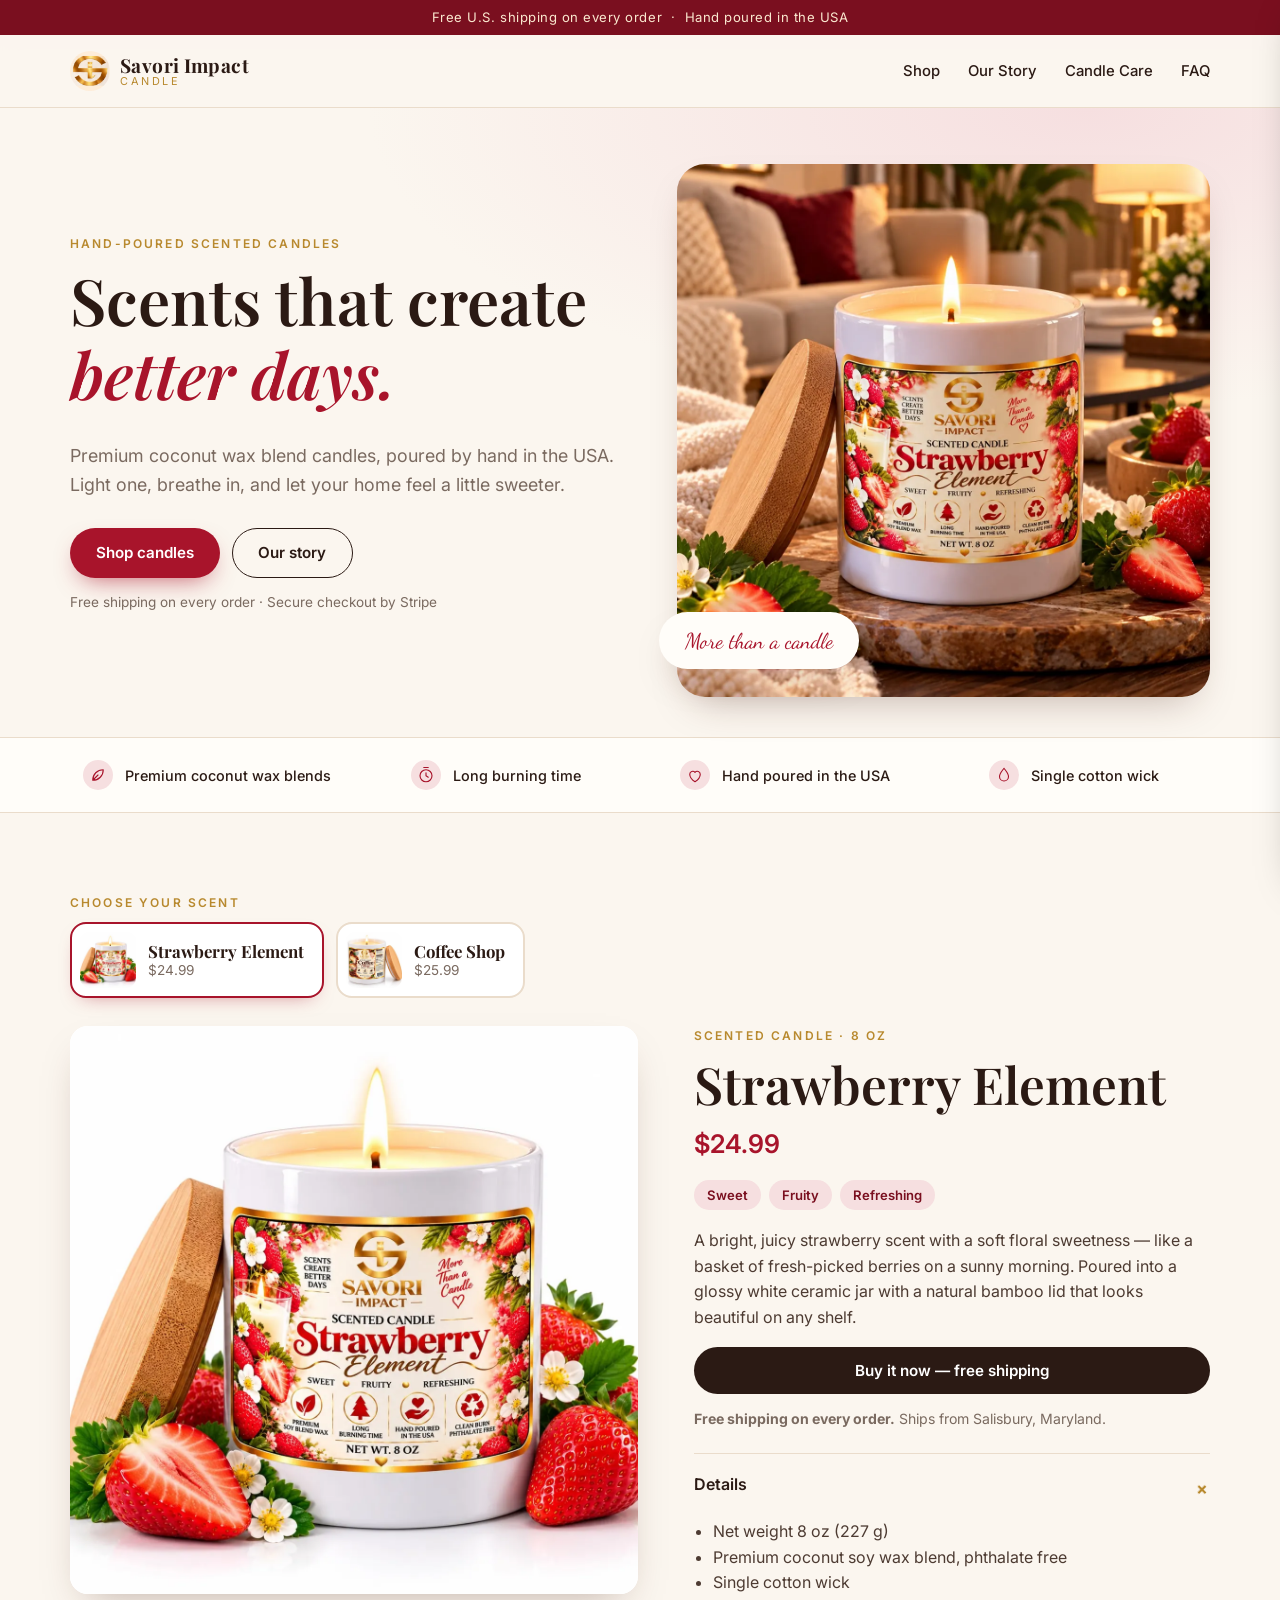
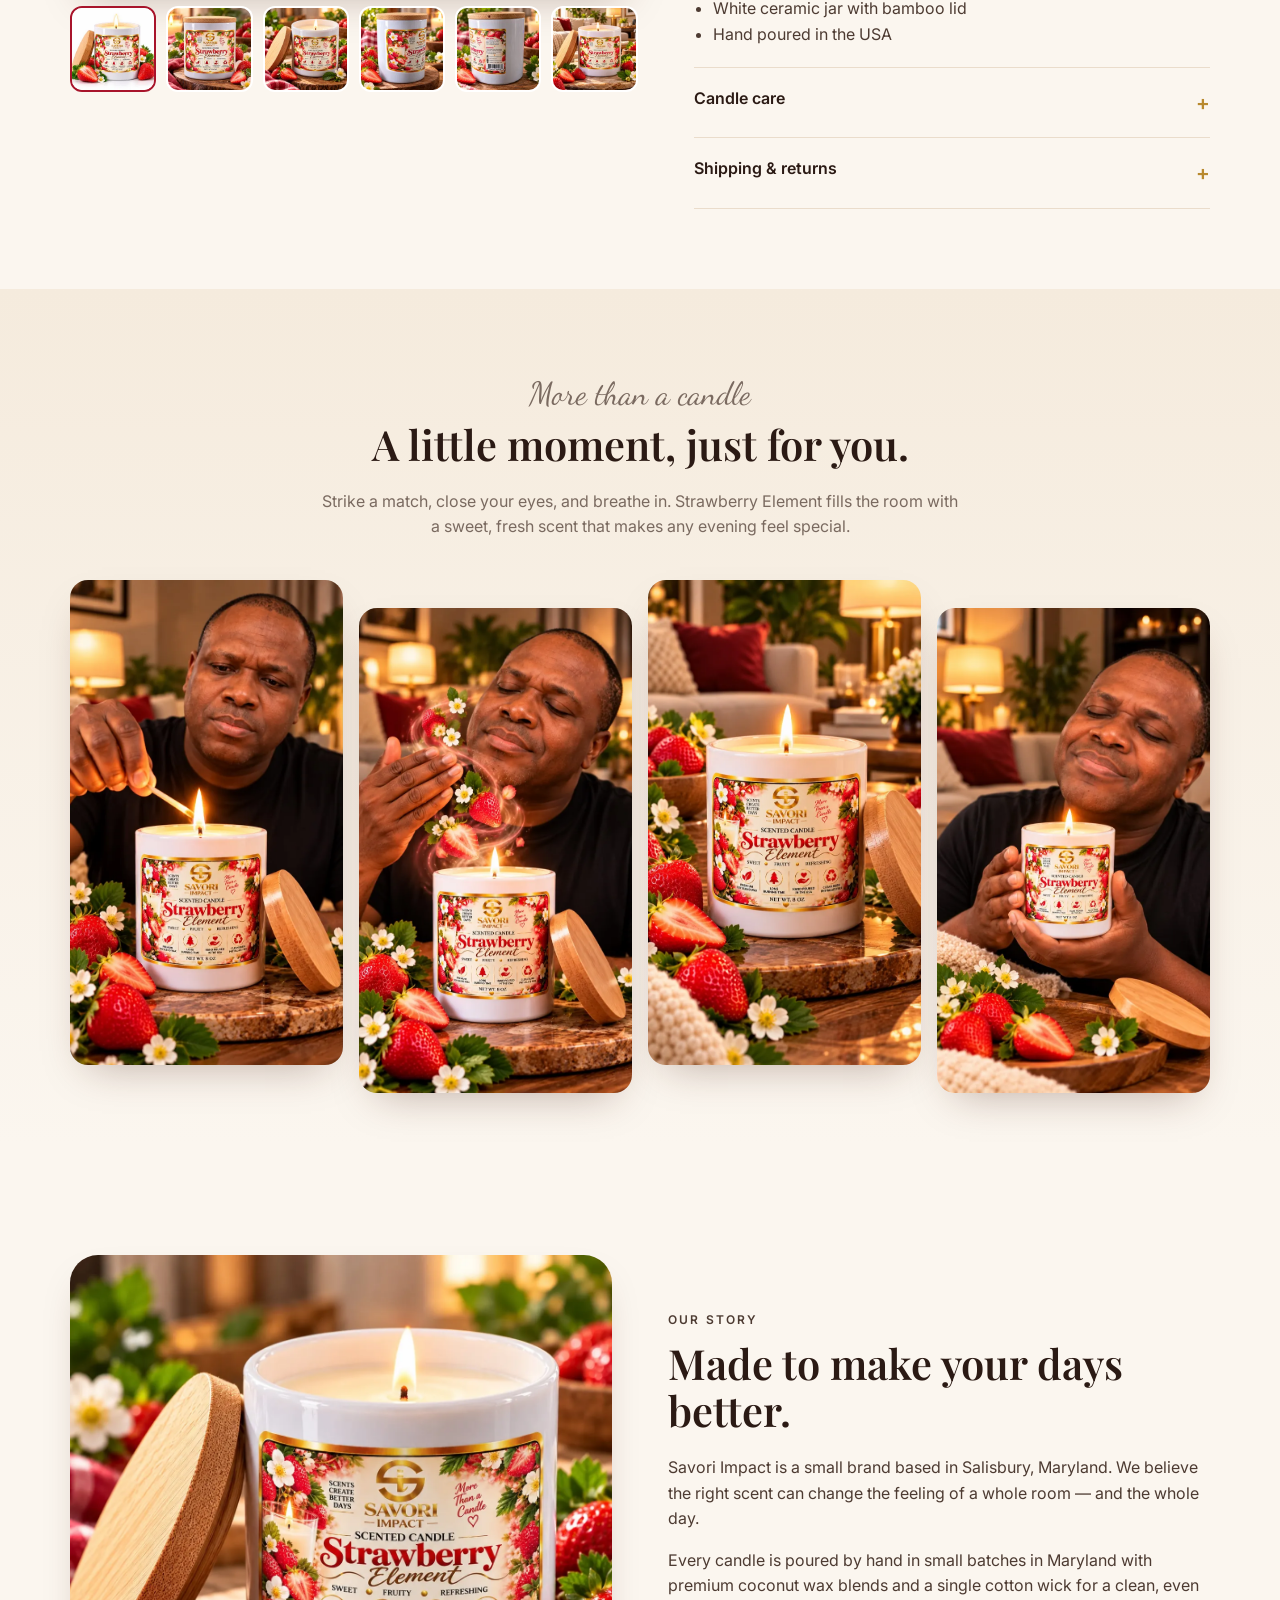
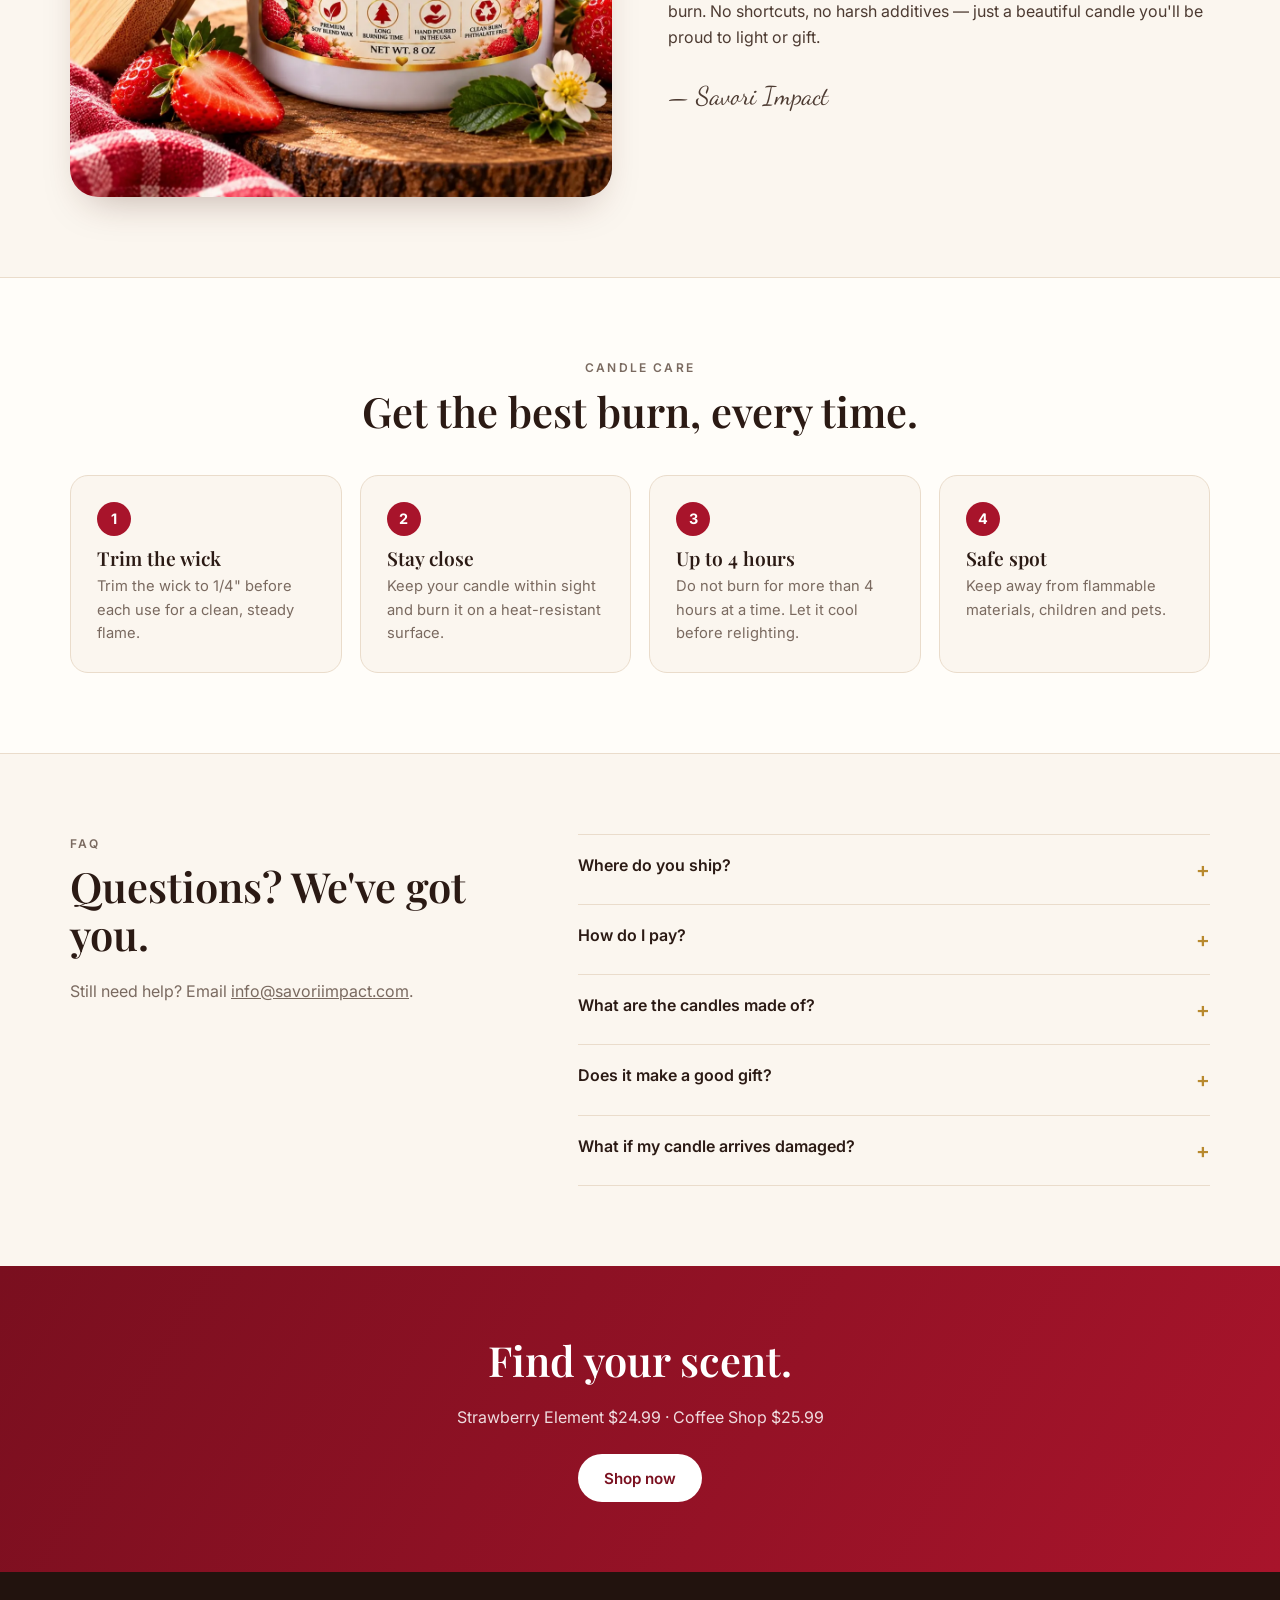
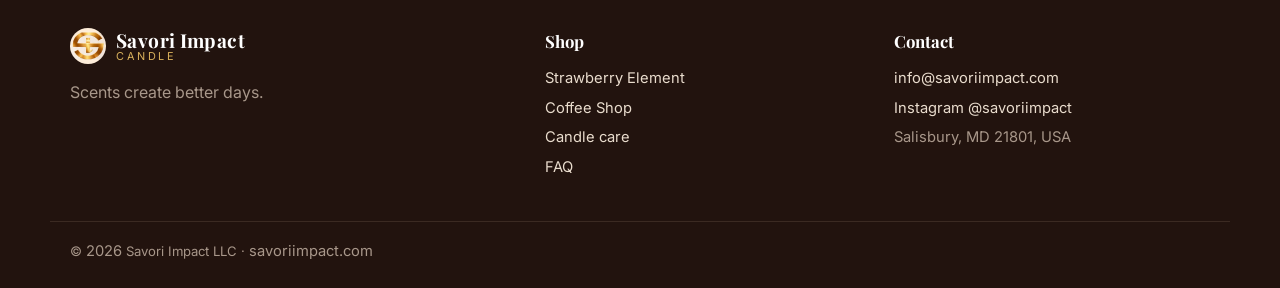
==== commit 77f1e627: "Logo: remove Co." ====
--- a/index.html
+++ b/index.html
@@ -24,7 +24,7 @@
   <div class="wrap header-in">
     <a href="#top" class="brand" aria-label="Savori Impact Candles home">
       <img src="img/logo-s.png" alt="" width="40" height="40">
-      <span><b>Savori Impact</b><small>Candle Co.</small></span>
+      <span><b>Savori Impact</b><small>Candle</small></span>
     </a>
     <nav class="nav" aria-label="Main">
       <a href="#shop">Shop</a>
@@ -201,7 +201,7 @@
 <footer class="footer">
   <div class="wrap footer-in">
     <div>
-      <a href="#top" class="brand light"><img src="img/logo-s.png" alt="" width="36" height="36"><span><b>Savori Impact</b><small>Candle Co.</small></span></a>
+      <a href="#top" class="brand light"><img src="img/logo-s.png" alt="" width="36" height="36"><span><b>Savori Impact</b><small>Candle</small></span></a>
       <p class="muted">Scents create better days.</p>
     </div>
     <div>
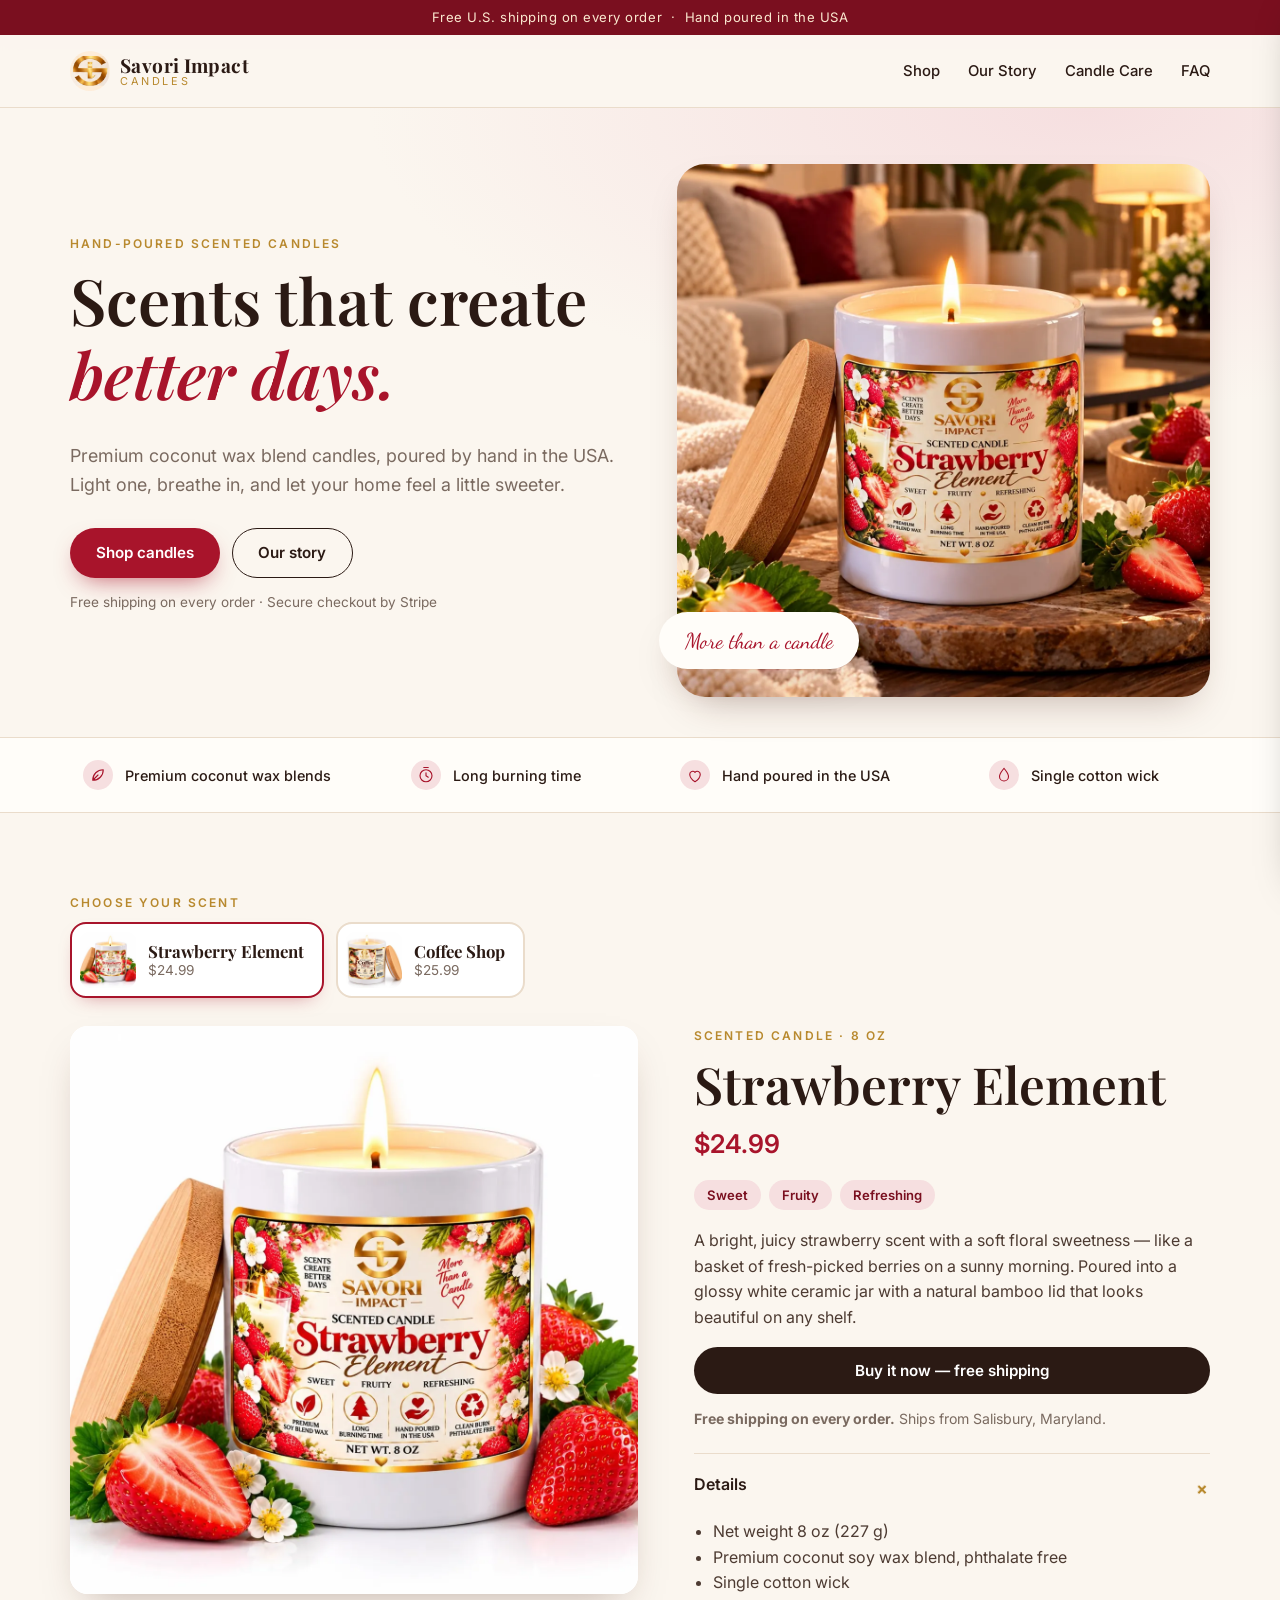
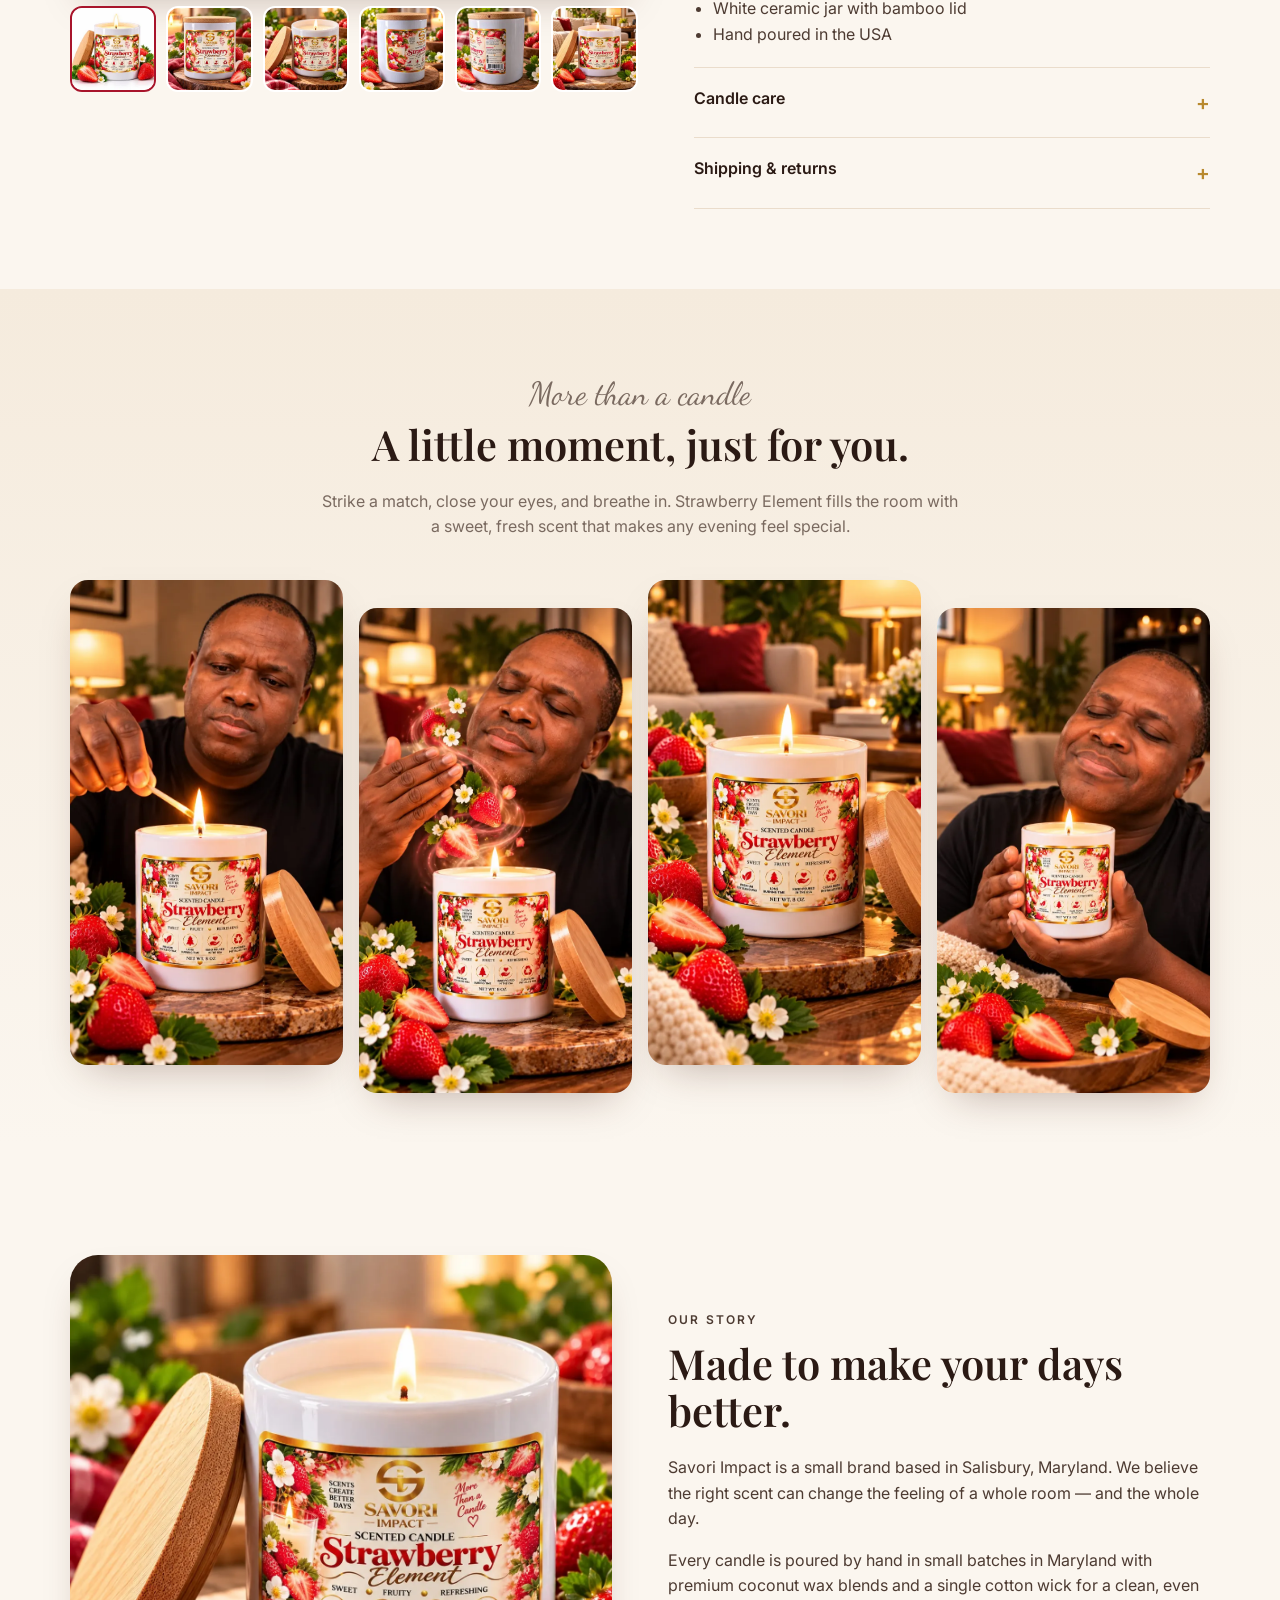
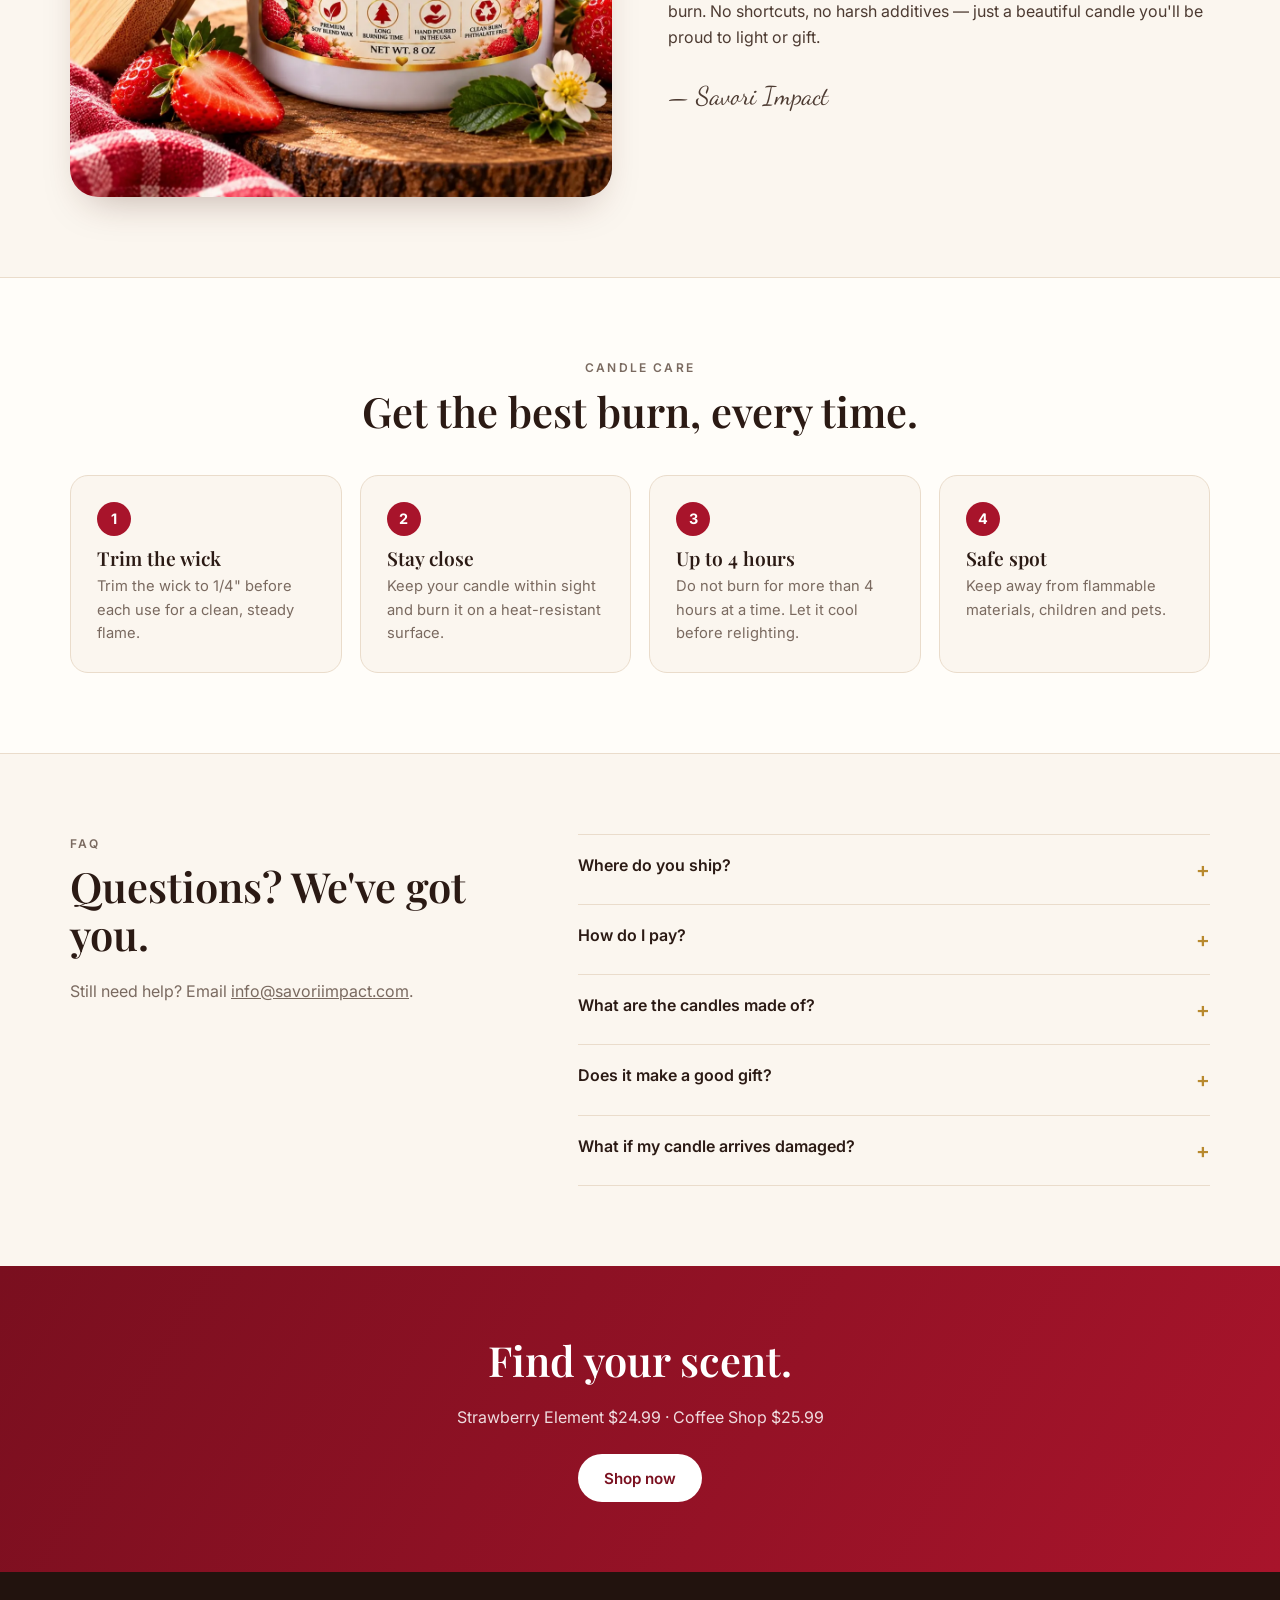
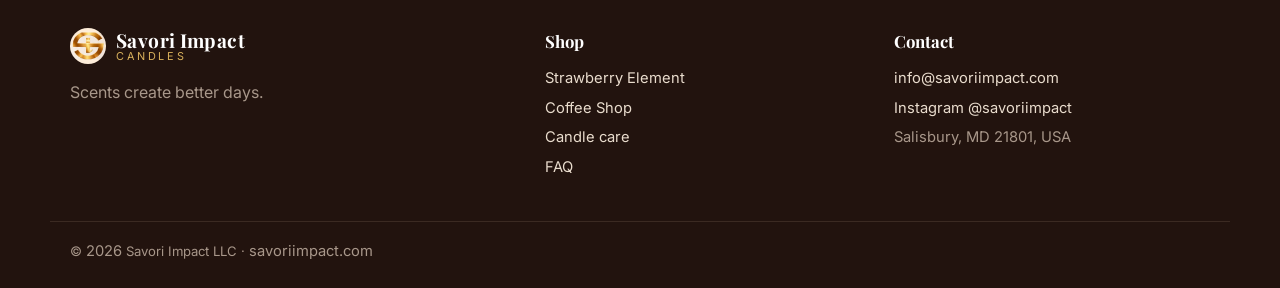
==== commit 8663d02b: "Logo: Candles" ====
--- a/index.html
+++ b/index.html
@@ -24,7 +24,7 @@
   <div class="wrap header-in">
     <a href="#top" class="brand" aria-label="Savori Impact Candles home">
       <img src="img/logo-s.png" alt="" width="40" height="40">
-      <span><b>Savori Impact</b><small>Candle</small></span>
+      <span><b>Savori Impact</b><small>Candles</small></span>
     </a>
     <nav class="nav" aria-label="Main">
       <a href="#shop">Shop</a>
@@ -201,7 +201,7 @@
 <footer class="footer">
   <div class="wrap footer-in">
     <div>
-      <a href="#top" class="brand light"><img src="img/logo-s.png" alt="" width="36" height="36"><span><b>Savori Impact</b><small>Candle</small></span></a>
+      <a href="#top" class="brand light"><img src="img/logo-s.png" alt="" width="36" height="36"><span><b>Savori Impact</b><small>Candles</small></span></a>
       <p class="muted">Scents create better days.</p>
     </div>
     <div>
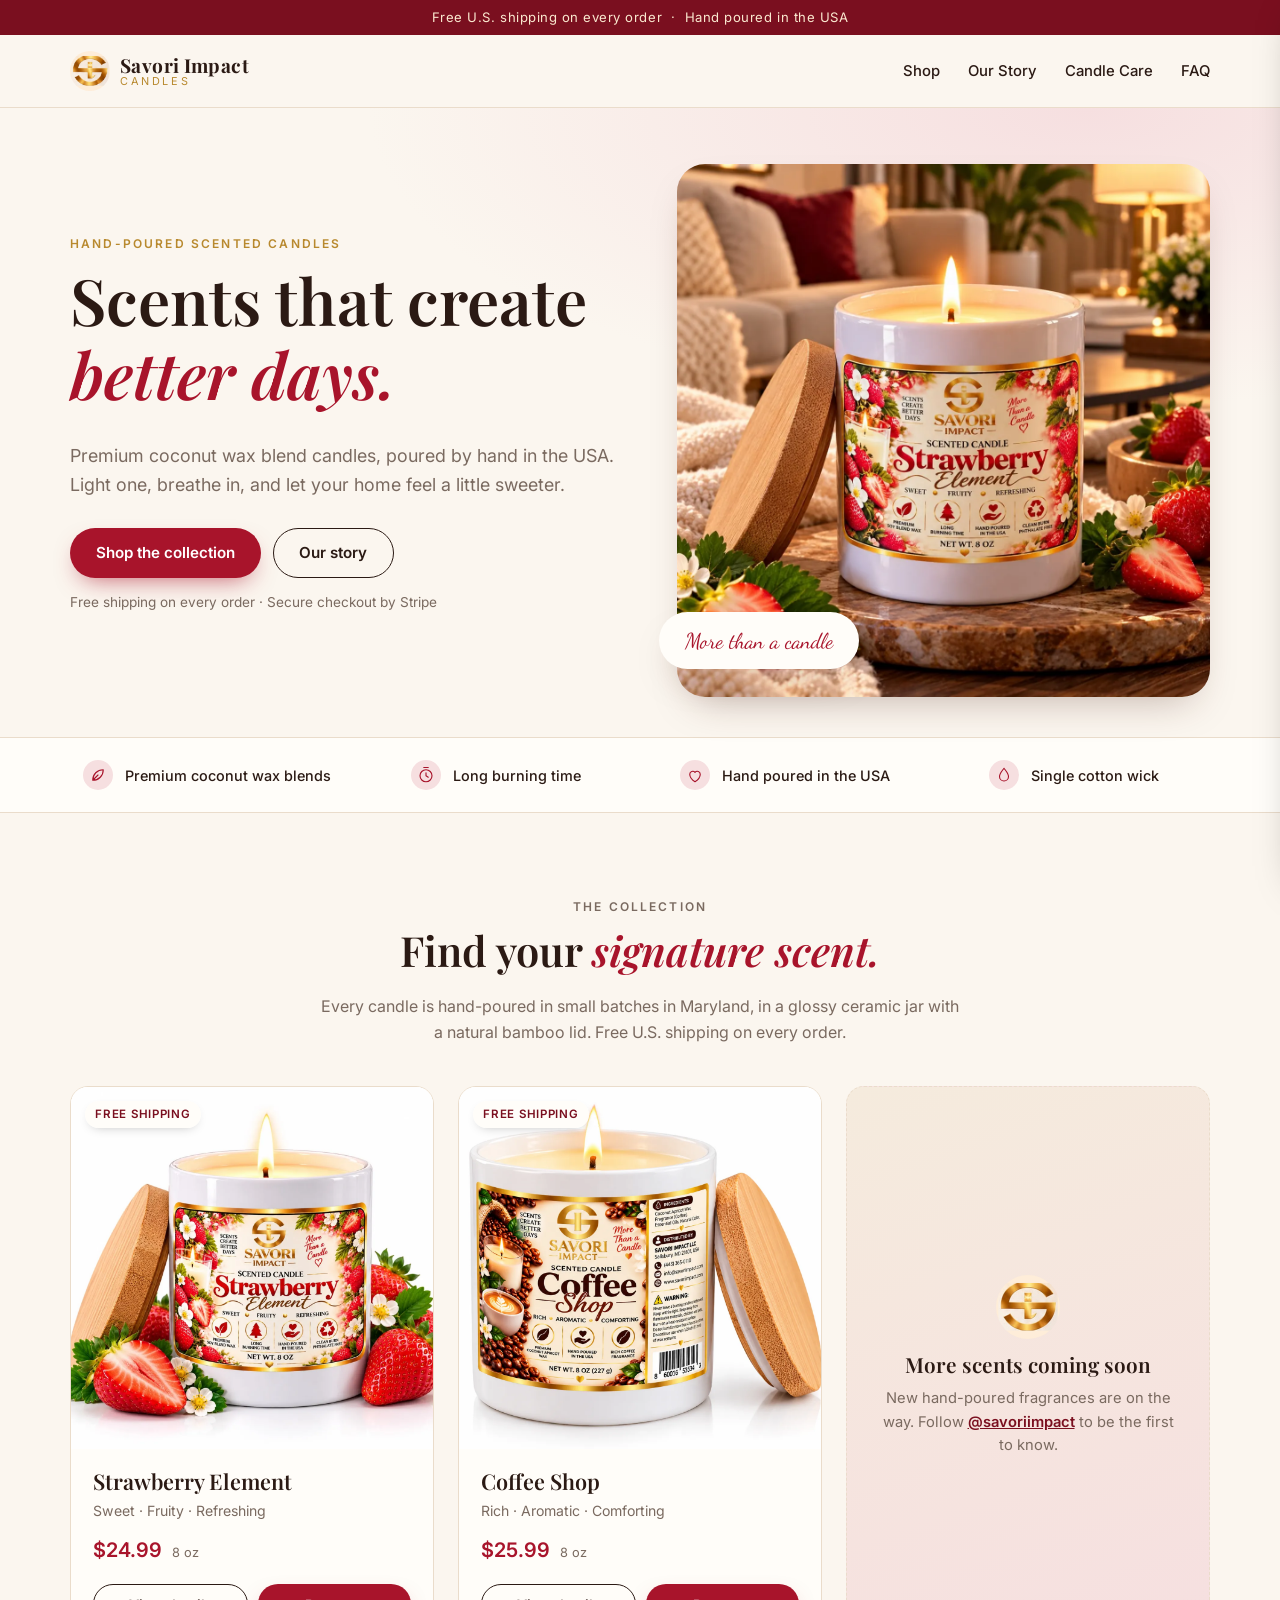
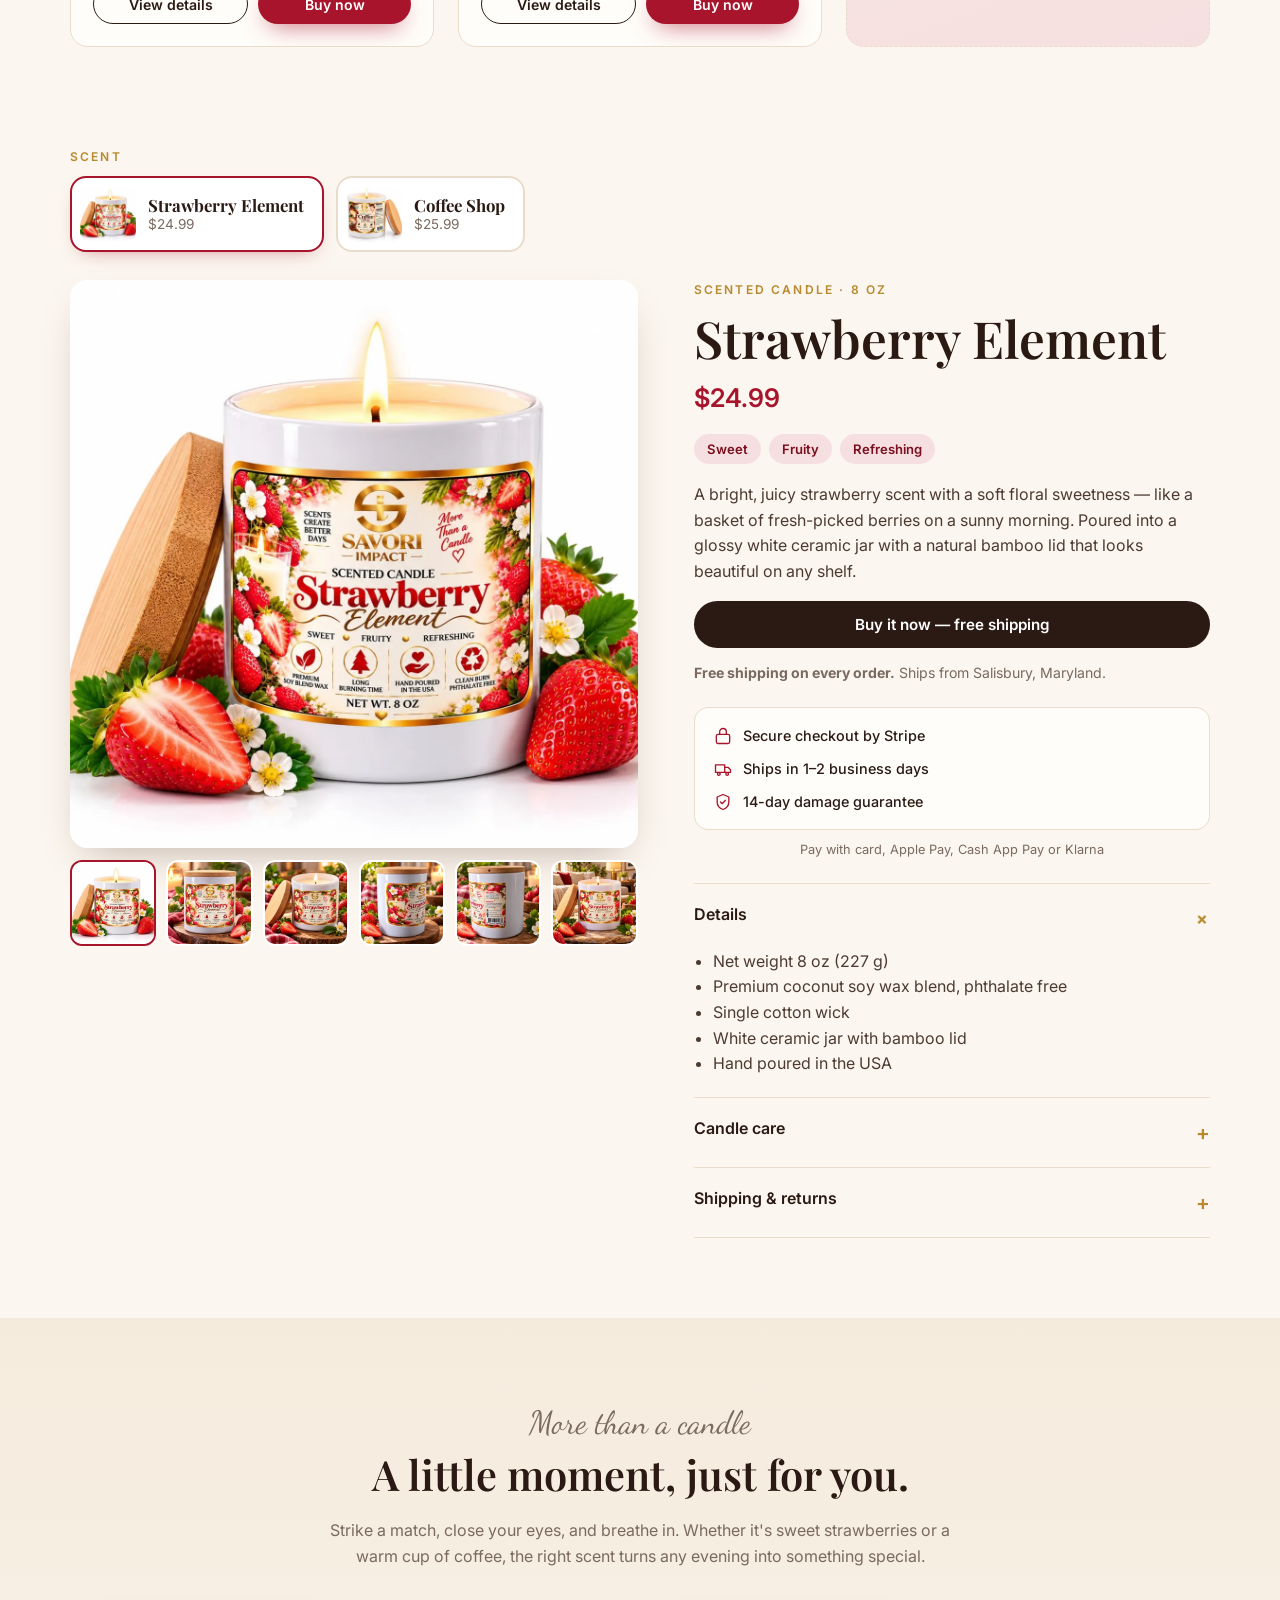
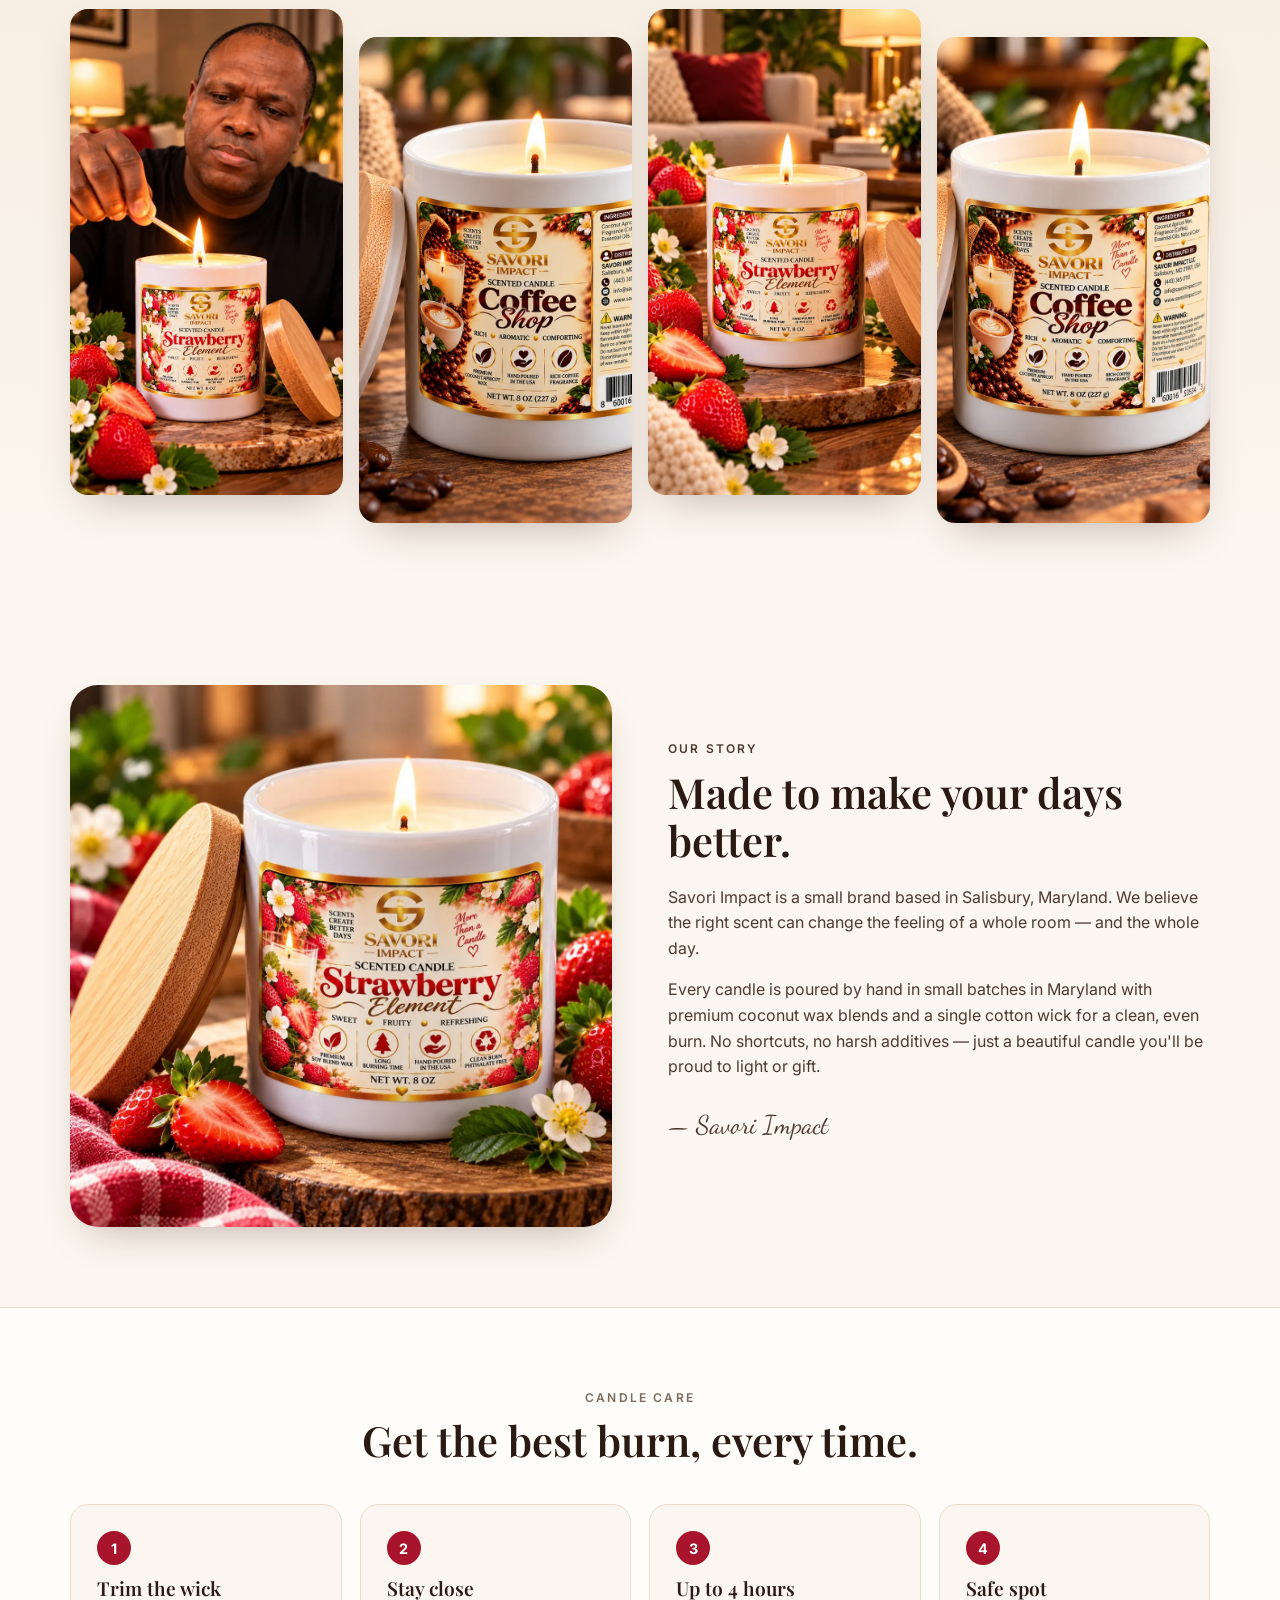
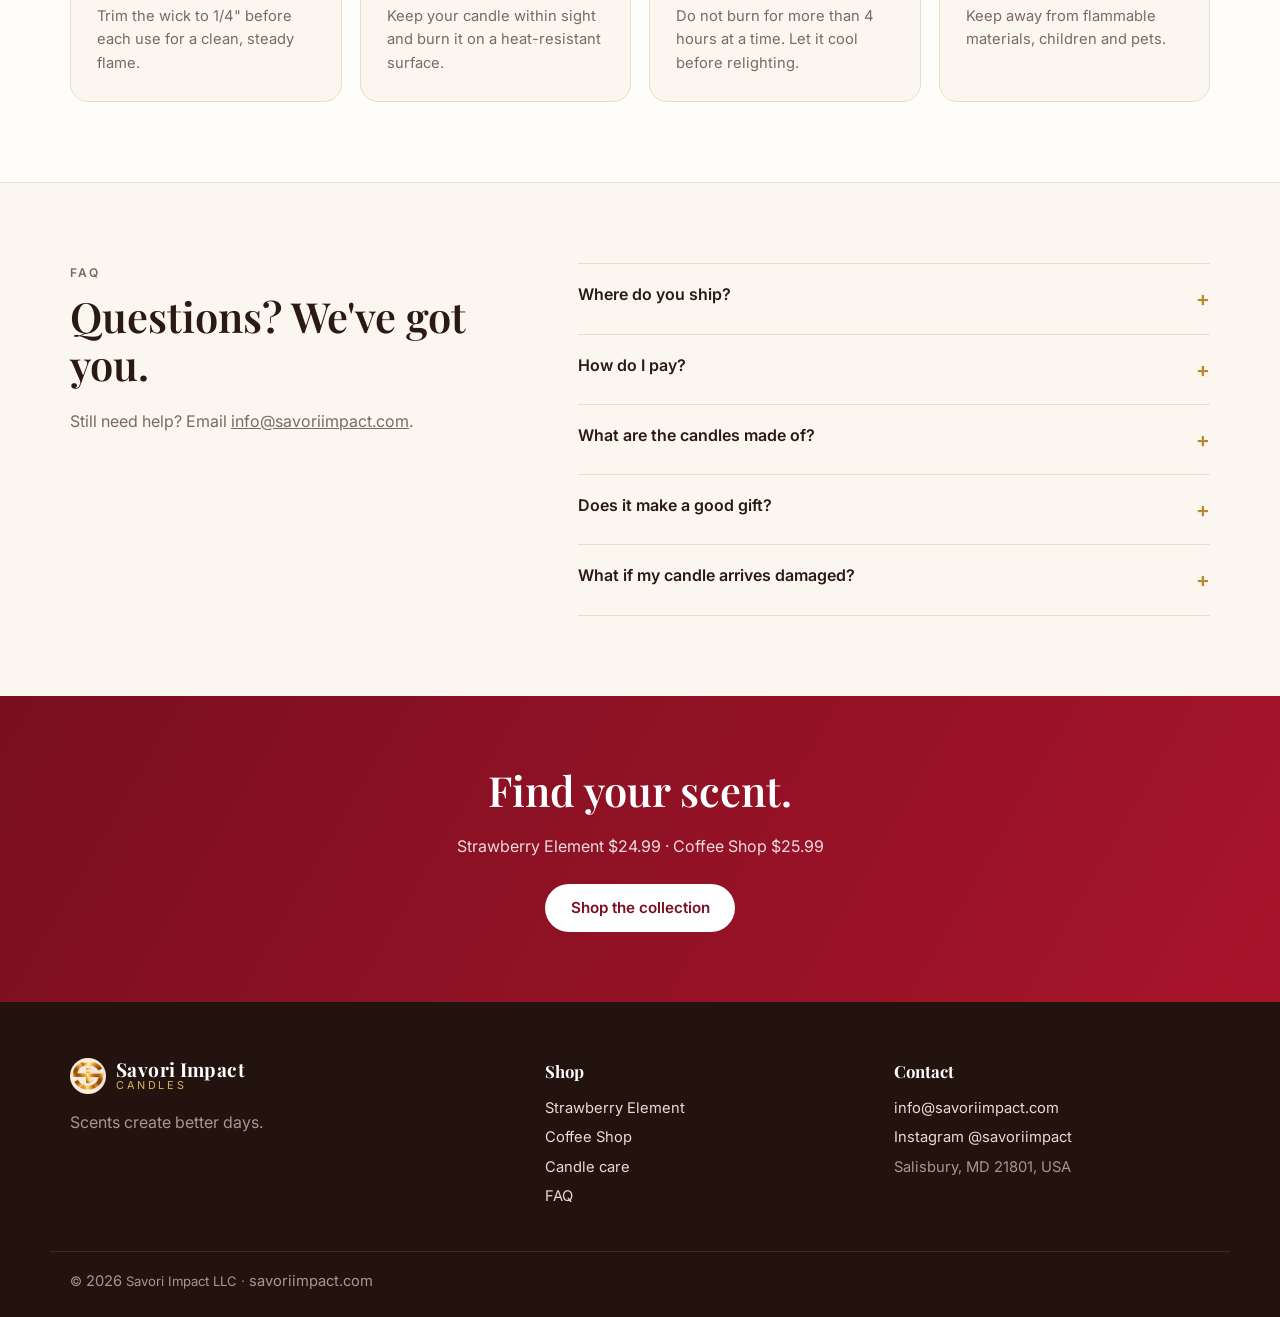
==== commit 9bd66484: "Shop redesign: collection grid, trust row, mobile buy bar" ====
--- a/index.html
+++ b/index.html
@@ -27,7 +27,7 @@
       <span><b>Savori Impact</b><small>Candles</small></span>
     </a>
     <nav class="nav" aria-label="Main">
-      <a href="#shop">Shop</a>
+      <a href="#collection">Shop</a>
       <a href="#story">Our Story</a>
       <a href="#care">Candle Care</a>
       <a href="#faq">FAQ</a>
@@ -49,7 +49,7 @@
         <h1>Scents that create <em>better days.</em></h1>
         <p class="lead">Premium coconut wax blend candles, poured by hand in the USA. Light one, breathe in, and let your home feel a little sweeter.</p>
         <div class="hero-cta">
-          <a href="#shop" class="btn btn-primary">Shop candles</a>
+          <a href="#collection" class="btn btn-primary">Shop the collection</a>
           <a href="#story" class="btn btn-ghost">Our story</a>
         </div>
         <p class="hero-note">Free shipping on every order · Secure checkout by Stripe</p>
@@ -71,10 +71,22 @@
     </div>
   </section>
 
+  <!-- COLLECTION -->
+  <section class="collection" id="collection">
+    <div class="wrap">
+      <div class="section-head">
+        <p class="eyebrow">The collection</p>
+        <h2>Find your <em>signature scent.</em></h2>
+        <p>Every candle is hand-poured in small batches in Maryland, in a glossy ceramic jar with a natural bamboo lid. Free U.S. shipping on every order.</p>
+      </div>
+      <div class="grid" id="collectionGrid"></div>
+    </div>
+  </section>
+
   <!-- PRODUCT -->
   <section class="product" id="shop">
     <div class="wrap picker-wrap">
-      <p class="eyebrow">Choose your scent</p>
+      <p class="eyebrow">Scent</p>
       <div class="scent-picker" id="scentPicker" role="group" aria-label="Choose your scent"></div>
     </div>
     <div class="wrap product-in">
@@ -100,6 +112,12 @@
         </div>
         <button class="btn btn-dark btn-block" id="buyNow">Buy it now</button>
         <p class="ship-note" id="shipNote">Get <b>free shipping</b> when you buy 3 or more. Ships from Salisbury, Maryland.</p>
+        <ul class="trust">
+          <li><svg viewBox="0 0 24 24"><rect x="4" y="10" width="16" height="11" rx="2"/><path d="M8 10V7a4 4 0 0 1 8 0v3"/></svg>Secure checkout by Stripe</li>
+          <li><svg viewBox="0 0 24 24"><path d="M3 7h11v9H3zM14 10h4l3 3v3h-7"/><circle cx="7" cy="18" r="1.6"/><circle cx="17" cy="18" r="1.6"/></svg>Ships in 1–2 business days</li>
+          <li><svg viewBox="0 0 24 24"><path d="M12 3l7 3v6c0 4.5-3 7.5-7 9-4-1.5-7-4.5-7-9V6z"/><path d="M9 12l2 2 4-4"/></svg>14-day damage guarantee</li>
+        </ul>
+        <p class="pay-methods">Pay with card, Apple Pay, Cash App Pay or Klarna</p>
 
         <div class="accordion">
           <details open>
@@ -129,13 +147,13 @@
       <div class="section-head">
         <p class="script big">More than a candle</p>
         <h2>A little moment, just for you.</h2>
-        <p>Strike a match, close your eyes, and breathe in. Strawberry Element fills the room with a sweet, fresh scent that makes any evening feel special.</p>
+        <p>Strike a match, close your eyes, and breathe in. Whether it's sweet strawberries or a warm cup of coffee, the right scent turns any evening into something special.</p>
       </div>
       <div class="mosaic">
         <figure><img src="img/lighting.webp" alt="Lighting the Strawberry Element candle with a match" loading="lazy" width="675" height="1200"></figure>
-        <figure><img src="img/scent-swirl.webp" alt="Enjoying the strawberry scent of the candle" loading="lazy" width="675" height="1200"></figure>
+        <figure><img src="img/coffee-burlap.webp" alt="Coffee Shop candle with coffee beans and a burlap sack" loading="lazy" width="1200" height="1200"></figure>
         <figure><img src="img/cozy-vertical.webp" alt="Strawberry Element candle glowing on a coffee table" loading="lazy" width="675" height="1200"></figure>
-        <figure><img src="img/holding.webp" alt="Holding a lit Strawberry Element candle" loading="lazy" width="675" height="1200"></figure>
+        <figure><img src="img/coffee-latte.webp" alt="Coffee Shop candle next to a latte" loading="lazy" width="1200" height="1200"></figure>
       </div>
     </div>
   </section>
@@ -193,7 +211,7 @@
     <div class="wrap cta-in">
       <h2>Find your scent.</h2>
       <p>Strawberry Element $24.99 · Coffee Shop $25.99</p>
-      <a href="#shop" class="btn btn-light">Shop now</a>
+      <a href="#collection" class="btn btn-light">Shop the collection</a>
     </div>
   </section>
 </main>
@@ -220,6 +238,13 @@
   </div>
   <div class="wrap copyright">© <span id="year">2026</span> Savori Impact LLC · <a href="https://www.savoriimpact.com">savoriimpact.com</a></div>
 </footer>
+
+<!-- MOBILE STICKY BUY BAR -->
+<div class="sticky-buy" id="stickyBuy" aria-hidden="true">
+  <img id="stickyImg" src="img/product-white-thumb.webp" alt="" width="48" height="48">
+  <div><b id="stickyName">Strawberry Element</b><span id="stickyPrice">$24.99 · Free shipping</span></div>
+  <button class="btn btn-primary" id="stickyBtn" type="button" tabindex="-1">Buy now</button>
+</div>
 
 <!-- CART DRAWER -->
 <div class="overlay" id="overlay" hidden></div>
--- a/styles.css
+++ b/styles.css
@@ -216,3 +216,56 @@
 @media (max-width:520px){.scent{flex:1 1 100%}}
 .buy[hidden]{display:none}
 .cart-btn[hidden]{display:none}
+
+/* collection grid */
+.collection{padding:84px 0 20px}
+.section-head h2 em{font-style:italic;color:var(--red)}
+.grid{display:grid;grid-template-columns:repeat(3,1fr);gap:24px}
+.card{background:var(--paper);border:1px solid var(--line);border-radius:var(--radius);overflow:hidden;display:flex;flex-direction:column;transition:transform .25s ease,box-shadow .25s ease}
+.card:hover{transform:translateY(-4px);box-shadow:var(--shadow)}
+.card-img{position:relative;display:block;aspect-ratio:1/1;overflow:hidden;background:#fff}
+.card-img img{position:absolute;inset:0;width:100%;height:100%;object-fit:cover;transition:opacity .45s ease,transform .6s ease}
+.card-img .alt{opacity:0}
+.card:hover .card-img .alt{opacity:1}
+.card:hover .card-img img{transform:scale(1.03)}
+.badge{position:absolute;left:14px;top:14px;background:rgba(255,253,249,.94);color:var(--red-dark);font-size:.72rem;font-weight:600;letter-spacing:.06em;text-transform:uppercase;border-radius:999px;padding:.4em .9em;box-shadow:0 4px 12px -6px rgba(0,0,0,.3)}
+.card-body{padding:20px 22px 22px;display:flex;flex-direction:column;gap:6px;flex:1}
+.card-body h3{font-size:1.35rem;margin:0}
+.card-notes{margin:0;color:var(--muted);font-size:.88rem}
+.card-foot{display:flex;align-items:baseline;gap:10px;margin:6px 0 12px}
+.card-price{font-size:1.25rem;font-weight:600;color:var(--red)}
+.card-size{font-size:.8rem;color:var(--muted)}
+.card-actions{display:flex;gap:10px;margin-top:auto}
+.card-actions .btn{flex:1}
+.btn-sm{padding:.75em 1.1em;font-size:.88rem}
+.card-soon{background:linear-gradient(160deg,var(--cream-2),var(--rose));border-style:dashed;align-items:center;justify-content:center;text-align:center}
+.card-soon:hover{transform:none;box-shadow:none}
+.soon-in{padding:36px 28px}
+.soon-in img{margin:0 auto 14px;border-radius:50%}
+.soon-in h3{font-size:1.3rem}
+.soon-in p{color:var(--muted);font-size:.92rem;margin:0}
+.soon-in a{color:var(--red-dark);font-weight:600}
+
+/* trust row */
+.trust{list-style:none;padding:16px 18px;margin:0 0 10px;display:grid;gap:10px;background:var(--paper);border:1px solid var(--line);border-radius:14px}
+.trust li{display:flex;align-items:center;gap:10px;font-size:.9rem;font-weight:500}
+.trust svg{width:20px;height:20px;flex:none;fill:none;stroke:var(--red);stroke-width:1.6;stroke-linecap:round;stroke-linejoin:round}
+.pay-methods{font-size:.8rem;color:var(--muted);margin:0 0 22px;text-align:center}
+.mosaic img{aspect-ratio:9/16;object-fit:cover}
+
+/* sticky buy bar */
+.sticky-buy{display:none}
+@media (max-width:900px){
+  .grid{grid-template-columns:repeat(2,1fr)}
+  .sticky-buy{display:flex;align-items:center;gap:12px;position:fixed;left:12px;right:12px;bottom:12px;z-index:35;background:var(--paper);border:1px solid var(--line);border-radius:18px;padding:10px 10px 10px 12px;box-shadow:0 18px 40px -12px rgba(74,32,20,.45);transform:translateY(140%);transition:transform .3s ease}
+  .sticky-buy.show{transform:none}
+  .sticky-buy img{width:48px;height:48px;border-radius:10px;object-fit:cover}
+  .sticky-buy div{flex:1;min-width:0;display:flex;flex-direction:column;line-height:1.25}
+  .sticky-buy b{font-family:"Playfair Display",serif;font-size:1rem;white-space:nowrap;overflow:hidden;text-overflow:ellipsis}
+  .sticky-buy span{font-size:.8rem;color:var(--muted)}
+  .sticky-buy .btn{padding:.8em 1.2em}
+}
+@media (max-width:560px){
+  .grid{grid-template-columns:1fr}
+  .collection{padding-top:64px}
+}
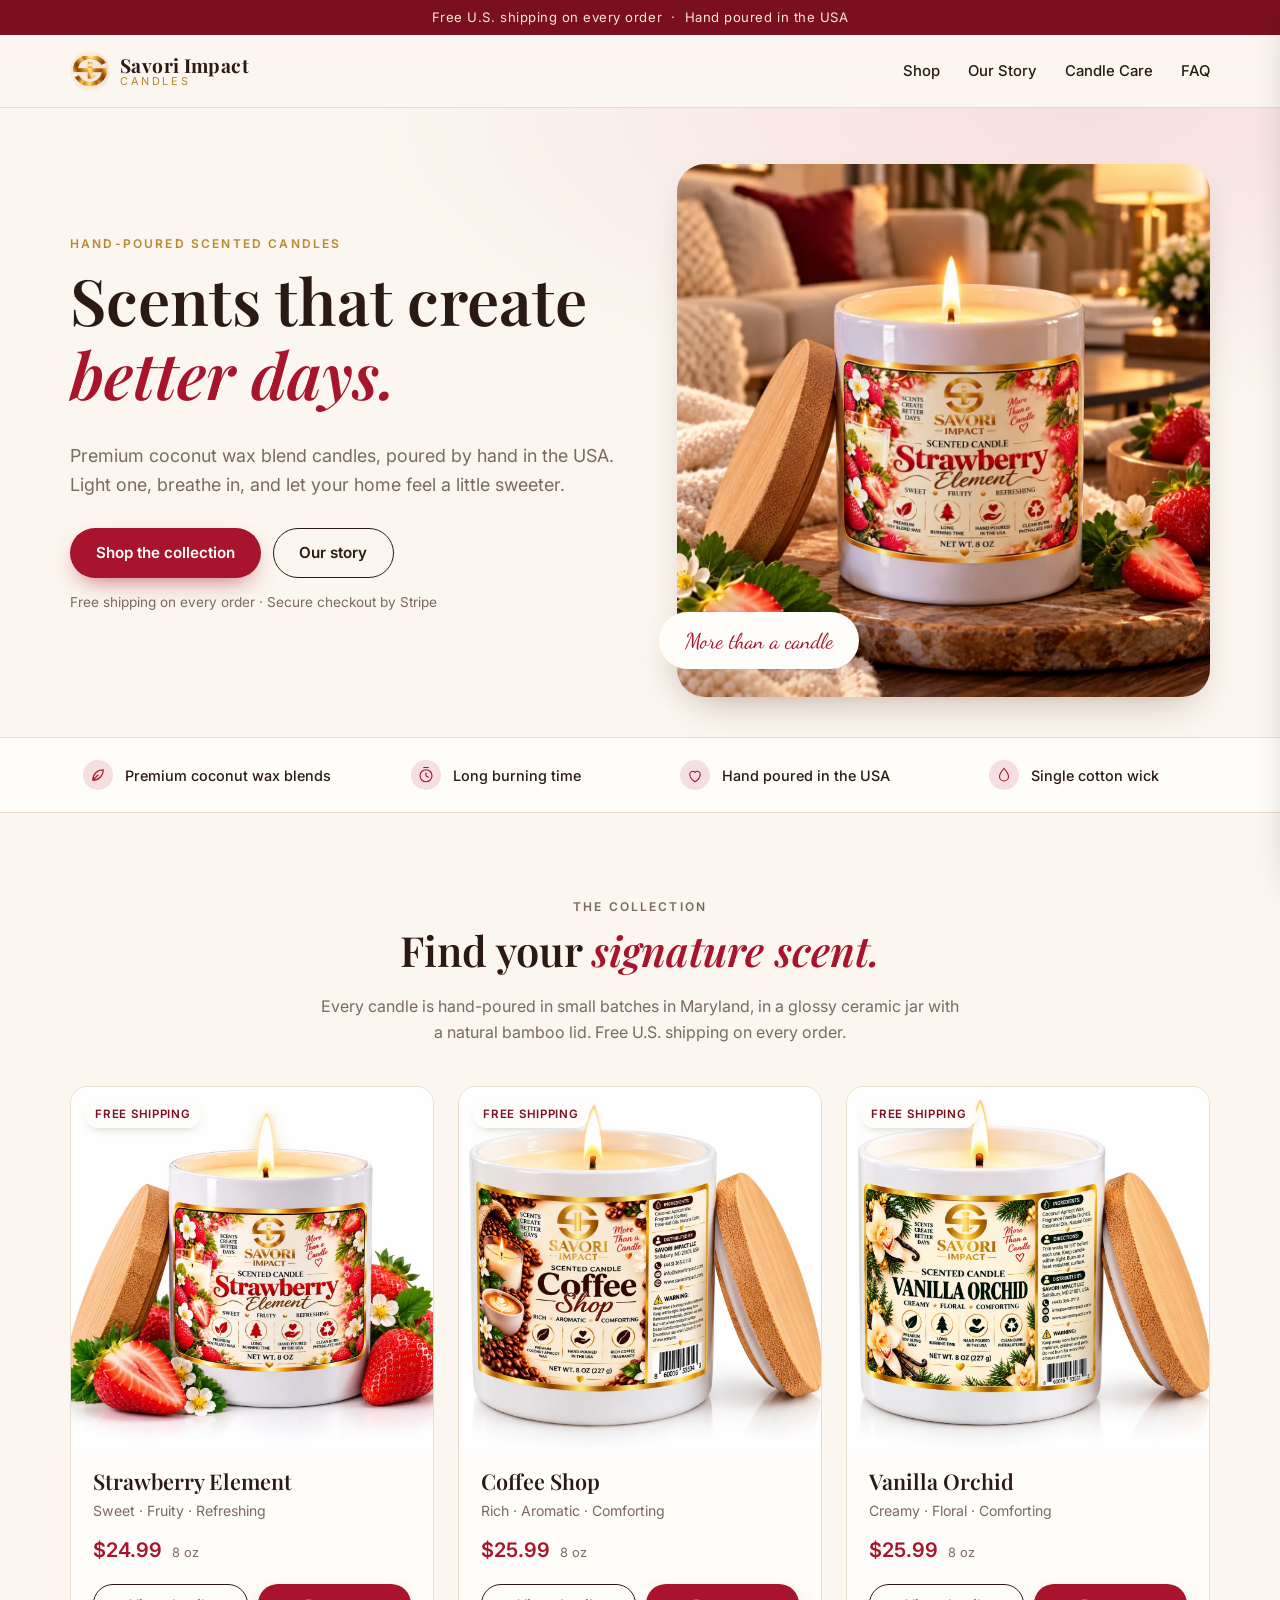
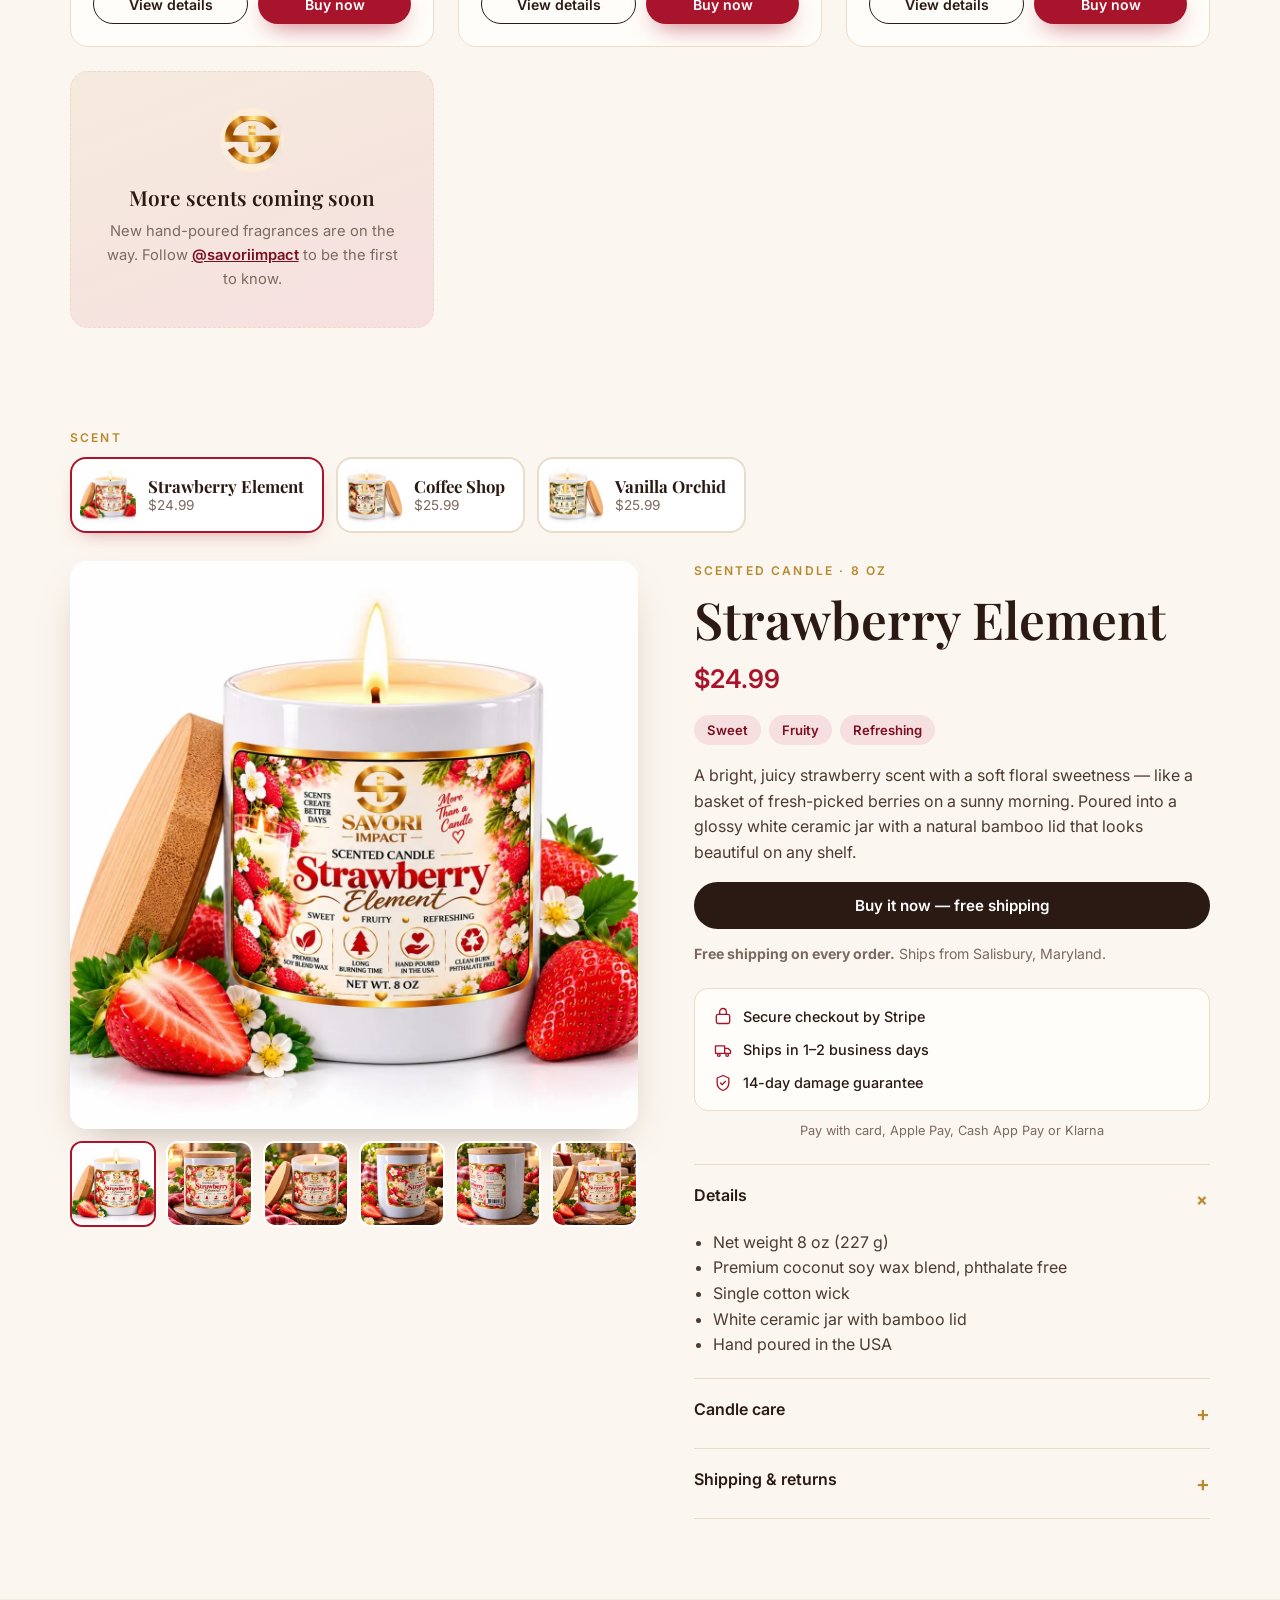
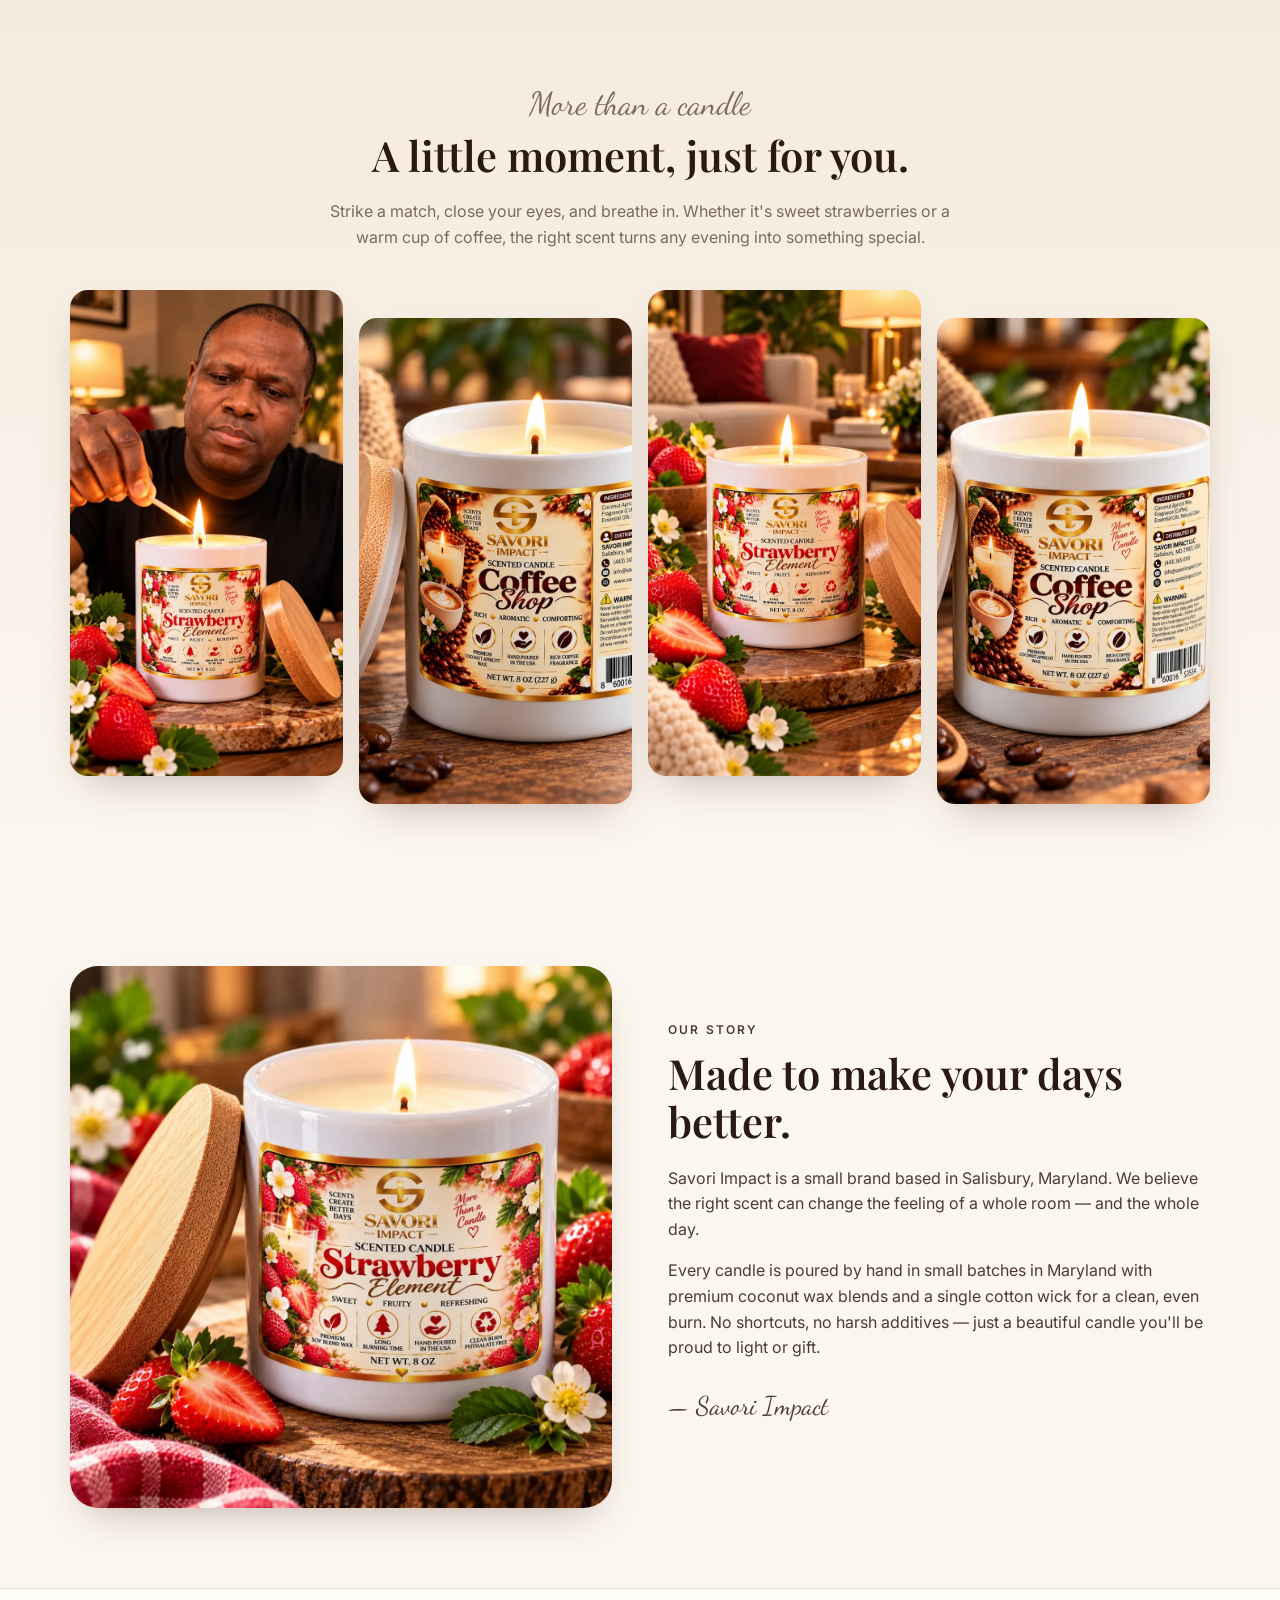
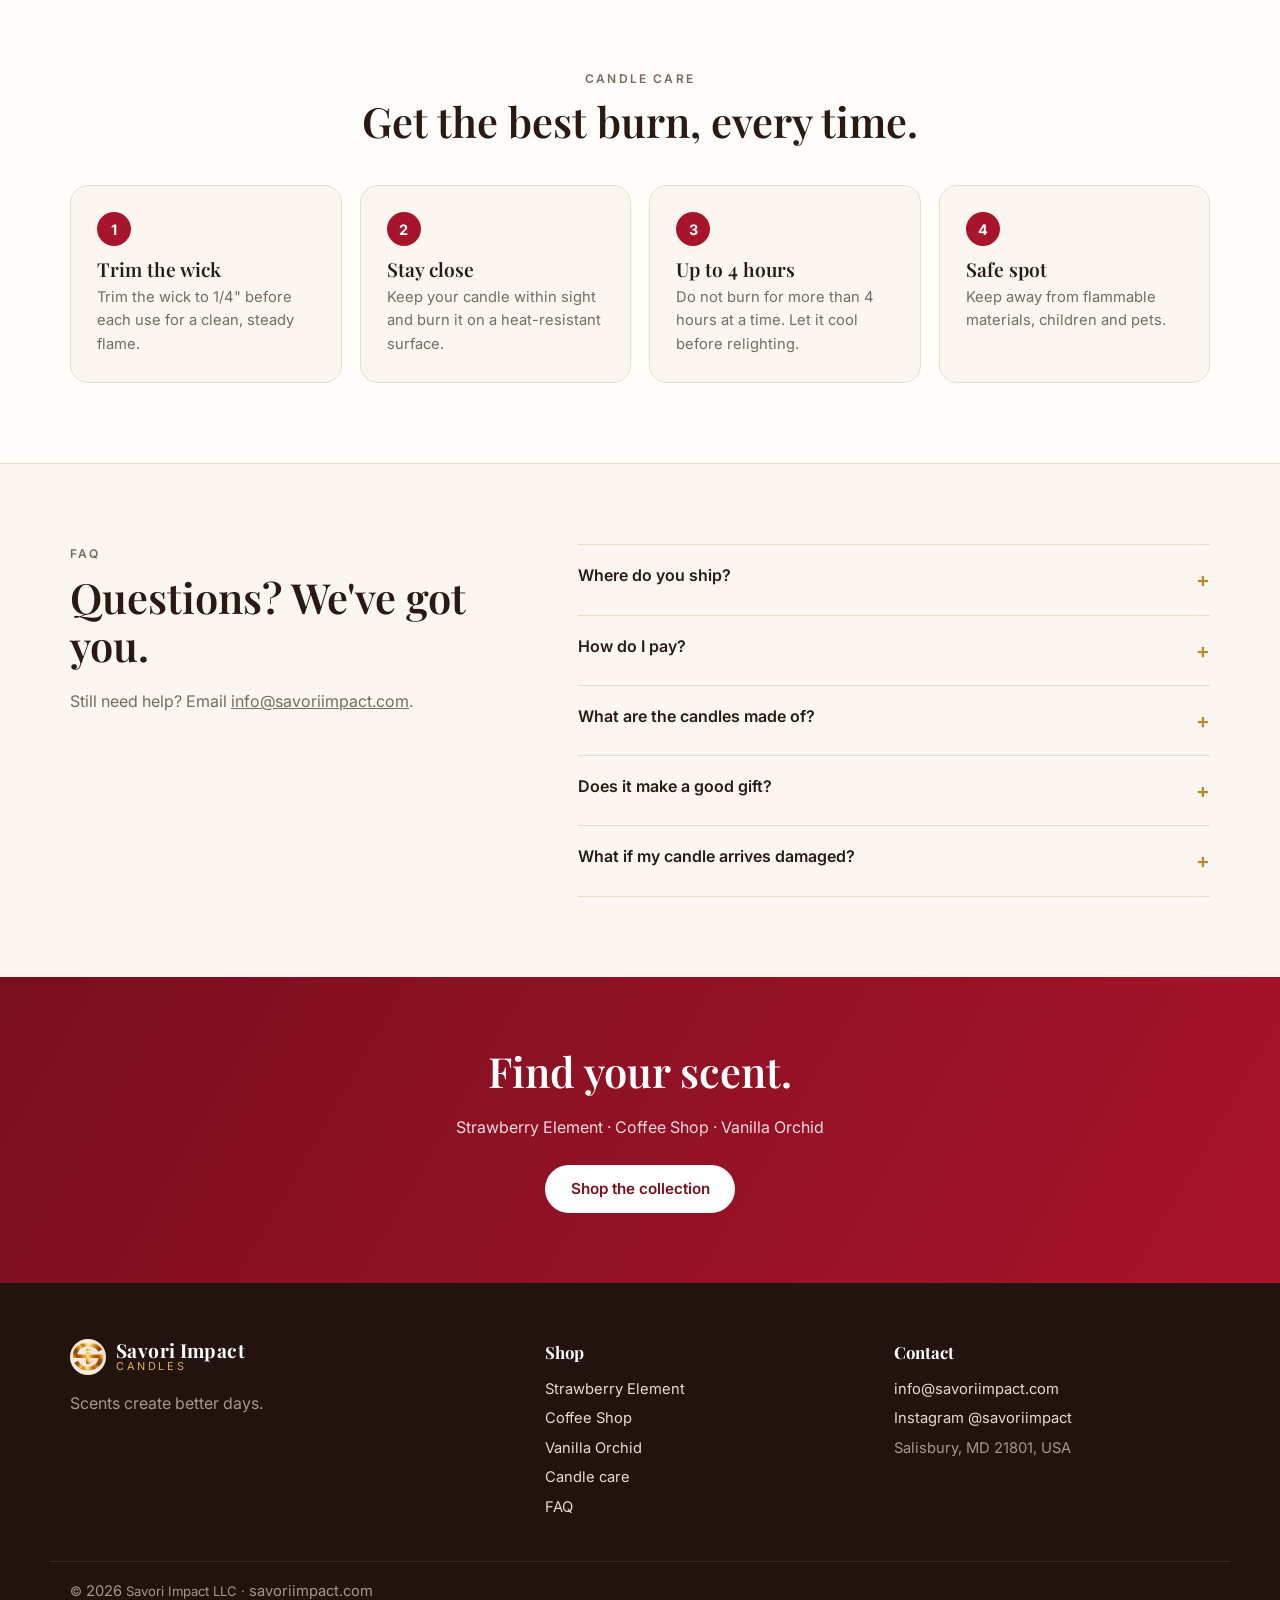
==== commit b362785e: "Add Vanilla Orchid candle with Stripe Payment Link" ====
--- a/index.html
+++ b/index.html
@@ -4,9 +4,9 @@
 <meta charset="utf-8">
 <meta name="viewport" content="width=device-width, initial-scale=1">
 <title>Savori Impact Candles — Hand-Poured Scented Candles</title>
-<meta name="description" content="Hand-poured scented candles by Savori Impact. Shop Strawberry Element and Coffee Shop. Free U.S. shipping on every order.">
+<meta name="description" content="Hand-poured scented candles by Savori Impact. Shop Strawberry Element, Coffee Shop and Vanilla Orchid. Free U.S. shipping on every order.">
 <meta property="og:title" content="Savori Impact Candles — Scents that create better days">
-<meta property="og:description" content="Hand-poured scented candles. Shop Strawberry Element and Coffee Shop.">
+<meta property="og:description" content="Hand-poured scented candles. Shop Strawberry Element, Coffee Shop and Vanilla Orchid.">
 <meta property="og:image" content="https://candle.savoriimpact.com/img/og.jpg">
 <meta property="og:url" content="https://candle.savoriimpact.com/">
 <meta name="theme-color" content="#7a0f1f">
@@ -14,7 +14,7 @@
 <link rel="preconnect" href="https://fonts.googleapis.com">
 <link rel="preconnect" href="https://fonts.gstatic.com" crossorigin>
 <link href="https://fonts.googleapis.com/css2?family=Playfair+Display:ital,wght@0,500;0,600;0,700;1,500&family=Inter:wght@400;500;600&family=Dancing+Script:wght@600&display=swap" rel="stylesheet">
-<link rel="stylesheet" href="styles.css">
+<link rel="stylesheet" href="styles.css?v=4">
 </head>
 <body>
 
@@ -113,9 +113,9 @@
         <button class="btn btn-dark btn-block" id="buyNow">Buy it now</button>
         <p class="ship-note" id="shipNote">Get <b>free shipping</b> when you buy 3 or more. Ships from Salisbury, Maryland.</p>
         <ul class="trust">
-          <li><svg viewBox="0 0 24 24"><rect x="4" y="10" width="16" height="11" rx="2"/><path d="M8 10V7a4 4 0 0 1 8 0v3"/></svg>Secure checkout by Stripe</li>
-          <li><svg viewBox="0 0 24 24"><path d="M3 7h11v9H3zM14 10h4l3 3v3h-7"/><circle cx="7" cy="18" r="1.6"/><circle cx="17" cy="18" r="1.6"/></svg>Ships in 1–2 business days</li>
-          <li><svg viewBox="0 0 24 24"><path d="M12 3l7 3v6c0 4.5-3 7.5-7 9-4-1.5-7-4.5-7-9V6z"/><path d="M9 12l2 2 4-4"/></svg>14-day damage guarantee</li>
+          <li><svg viewBox="0 0 24 24" width="20" height="20" fill="none" stroke="#a8142b" stroke-width="1.6" stroke-linecap="round" stroke-linejoin="round" aria-hidden="true"><rect x="4" y="10" width="16" height="11" rx="2"/><path d="M8 10V7a4 4 0 0 1 8 0v3"/></svg>Secure checkout by Stripe</li>
+          <li><svg viewBox="0 0 24 24" width="20" height="20" fill="none" stroke="#a8142b" stroke-width="1.6" stroke-linecap="round" stroke-linejoin="round" aria-hidden="true"><path d="M3 7h11v9H3zM14 10h4l3 3v3h-7"/><circle cx="7" cy="18" r="1.6"/><circle cx="17" cy="18" r="1.6"/></svg>Ships in 1–2 business days</li>
+          <li><svg viewBox="0 0 24 24" width="20" height="20" fill="none" stroke="#a8142b" stroke-width="1.6" stroke-linecap="round" stroke-linejoin="round" aria-hidden="true"><path d="M12 3l7 3v6c0 4.5-3 7.5-7 9-4-1.5-7-4.5-7-9V6z"/><path d="M9 12l2 2 4-4"/></svg>14-day damage guarantee</li>
         </ul>
         <p class="pay-methods">Pay with card, Apple Pay, Cash App Pay or Klarna</p>
 
@@ -199,7 +199,7 @@
       <div class="accordion">
         <details><summary>Where do you ship?</summary><p>We currently ship within the United States, and shipping is free on every order.</p></details>
         <details><summary>How do I pay?</summary><p>Checkout is handled securely by Stripe. You can pay with a credit or debit card, and other options like Apple Pay, Google Pay or Cash App Pay when available on your device.</p></details>
-        <details><summary>What are the candles made of?</summary><p>Strawberry Element is poured with a premium coconut soy wax blend; Coffee Shop is poured with premium coconut apricot wax. Both use a single cotton wick in a white ceramic jar with a bamboo lid. Net weight 8 oz (227 g).</p></details>
+        <details><summary>What are the candles made of?</summary><p>Strawberry Element is poured with a premium coconut soy wax blend; Coffee Shop is poured with premium coconut apricot wax; Vanilla Orchid is poured with premium coconut soy wax. All use a single cotton wick in a white ceramic jar with a bamboo lid. Net weight 8 oz (227 g).</p></details>
         <details><summary>Does it make a good gift?</summary><p>Yes! The ceramic jar and bamboo lid make it a beautiful gift for birthdays, holidays, housewarmings — or just because.</p></details>
         <details><summary>What if my candle arrives damaged?</summary><p>Email <a href="mailto:info@savoriimpact.com">info@savoriimpact.com</a> with a photo within 14 days of delivery and we'll make it right.</p></details>
       </div>
@@ -210,7 +210,7 @@
   <section class="cta-band">
     <div class="wrap cta-in">
       <h2>Find your scent.</h2>
-      <p>Strawberry Element $24.99 · Coffee Shop $25.99</p>
+      <p>Strawberry Element · Coffee Shop · Vanilla Orchid</p>
       <a href="#collection" class="btn btn-light">Shop the collection</a>
     </div>
   </section>
@@ -226,6 +226,7 @@
       <h4>Shop</h4>
       <a href="#shop" data-product="strawberry-element">Strawberry Element</a>
       <a href="#shop" data-product="coffee-shop">Coffee Shop</a>
+      <a href="#shop" data-product="vanilla-orchid">Vanilla Orchid</a>
       <a href="#care">Candle care</a>
       <a href="#faq">FAQ</a>
     </div>
@@ -279,6 +280,6 @@
 
 <div class="toast" id="toast" role="status" aria-live="polite"></div>
 
-<script src="app.js"></script>
+<script src="app.js?v=4"></script>
 </body>
 </html>
--- a/styles.css
+++ b/styles.css
@@ -248,7 +248,7 @@
 
 /* trust row */
 .trust{list-style:none;padding:16px 18px;margin:0 0 10px;display:grid;gap:10px;background:var(--paper);border:1px solid var(--line);border-radius:14px}
-.trust li{display:flex;align-items:center;gap:10px;font-size:.9rem;font-weight:500}
+.trust li{list-style:none;display:flex;align-items:center;gap:10px;font-size:.9rem;font-weight:500}
 .trust svg{width:20px;height:20px;flex:none;fill:none;stroke:var(--red);stroke-width:1.6;stroke-linecap:round;stroke-linejoin:round}
 .pay-methods{font-size:.8rem;color:var(--muted);margin:0 0 22px;text-align:center}
 .mosaic img{aspect-ratio:9/16;object-fit:cover}
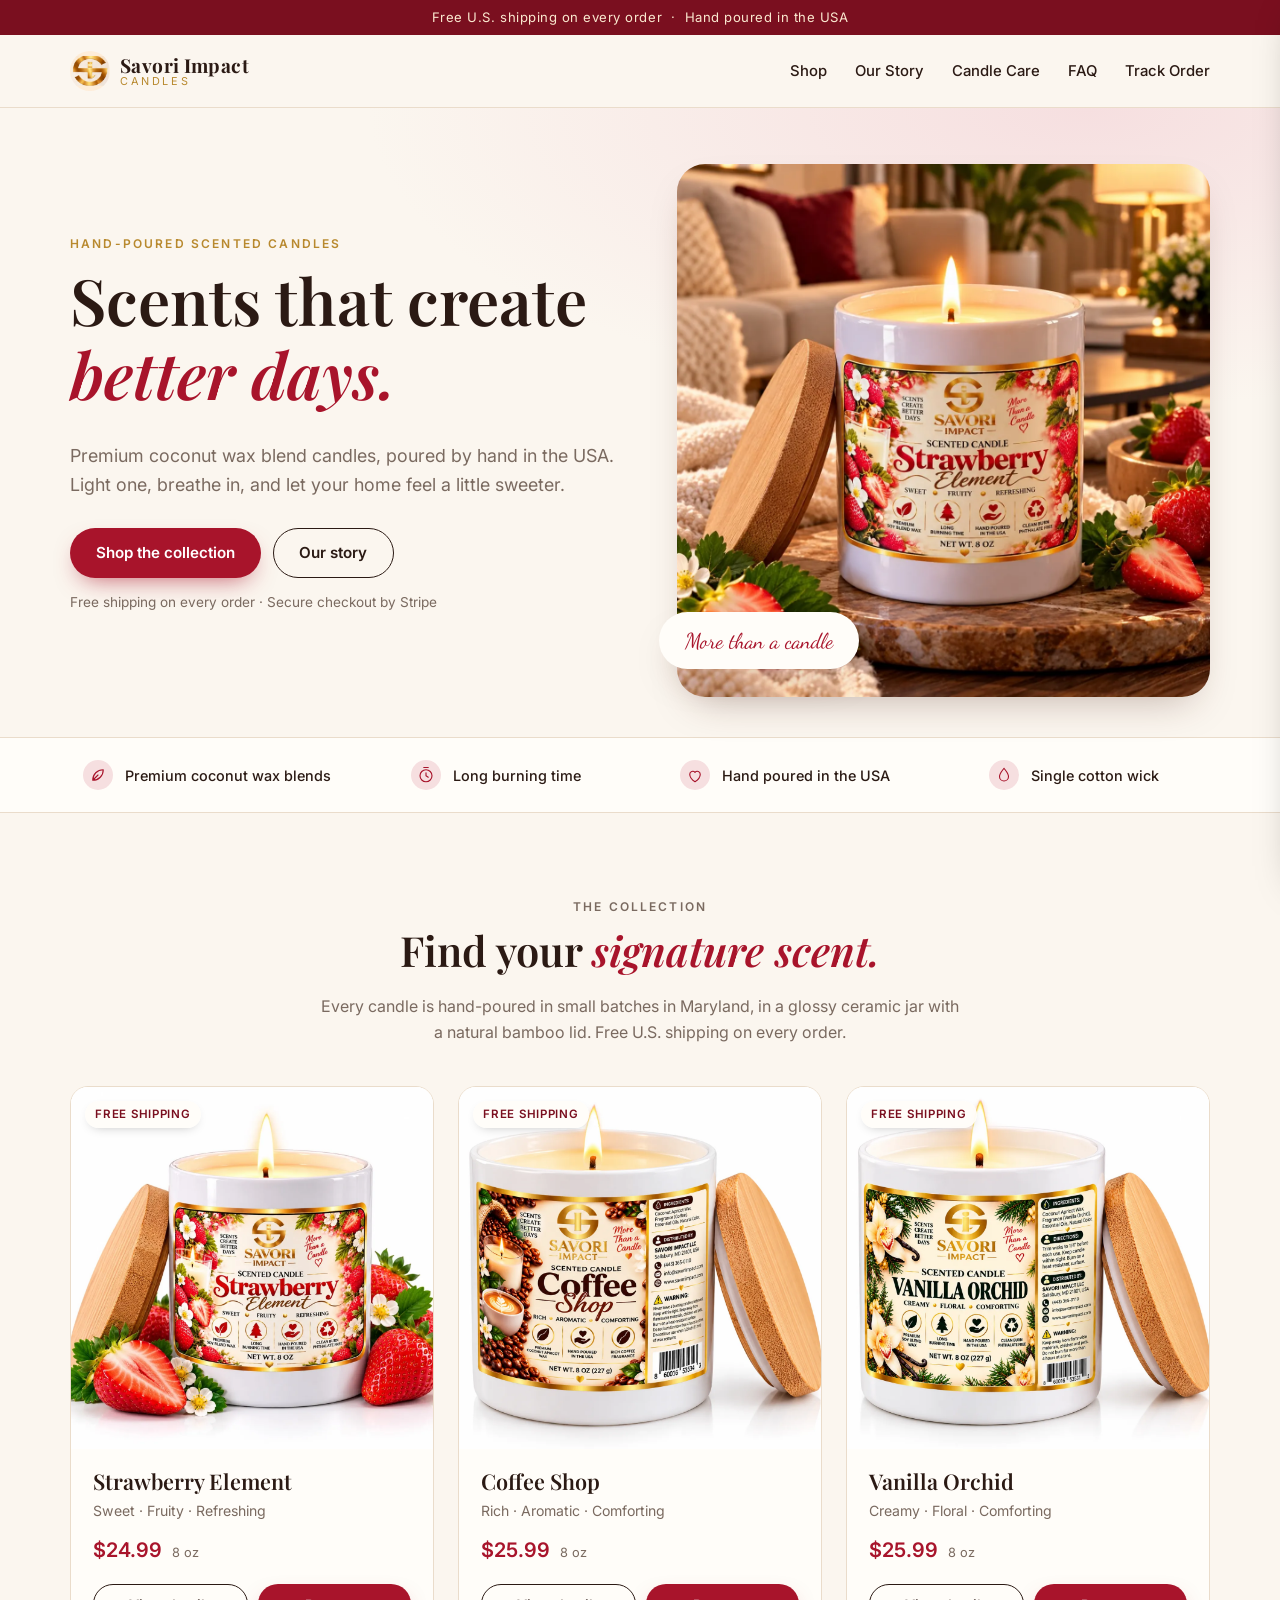
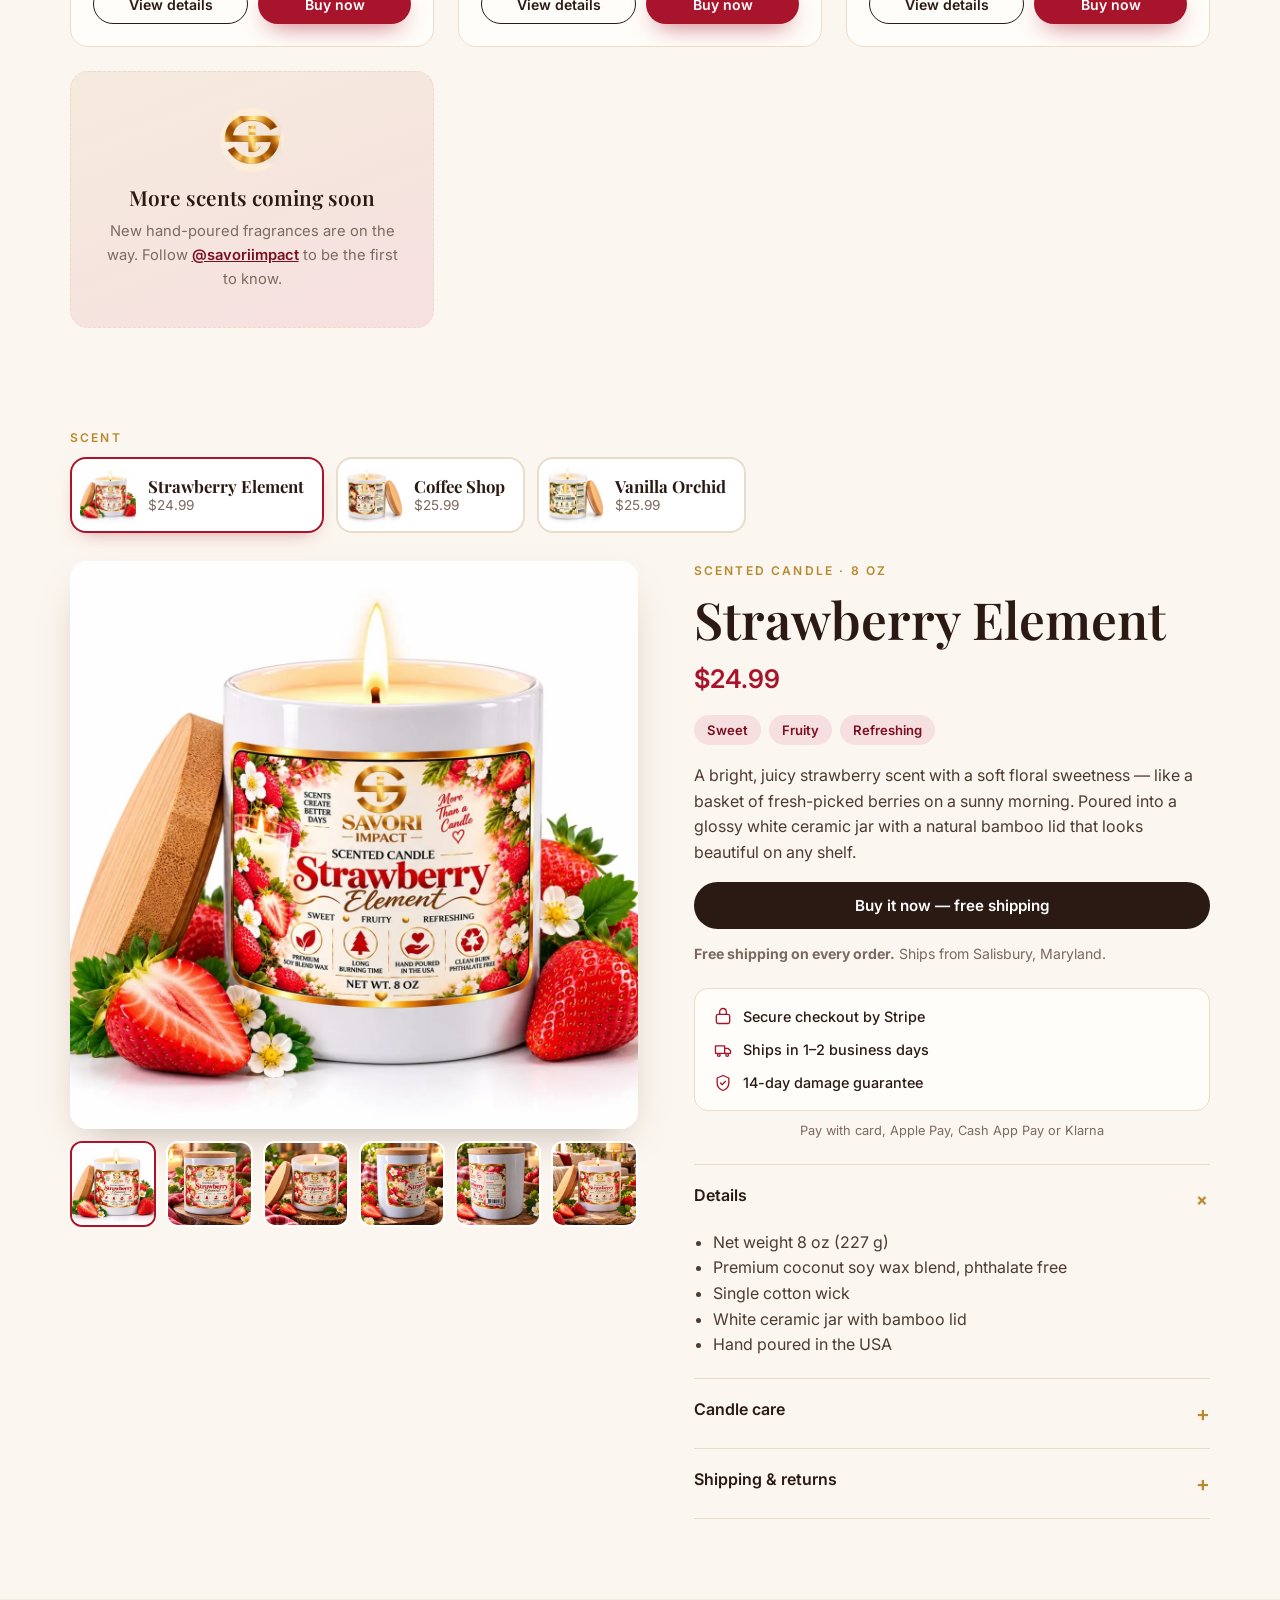
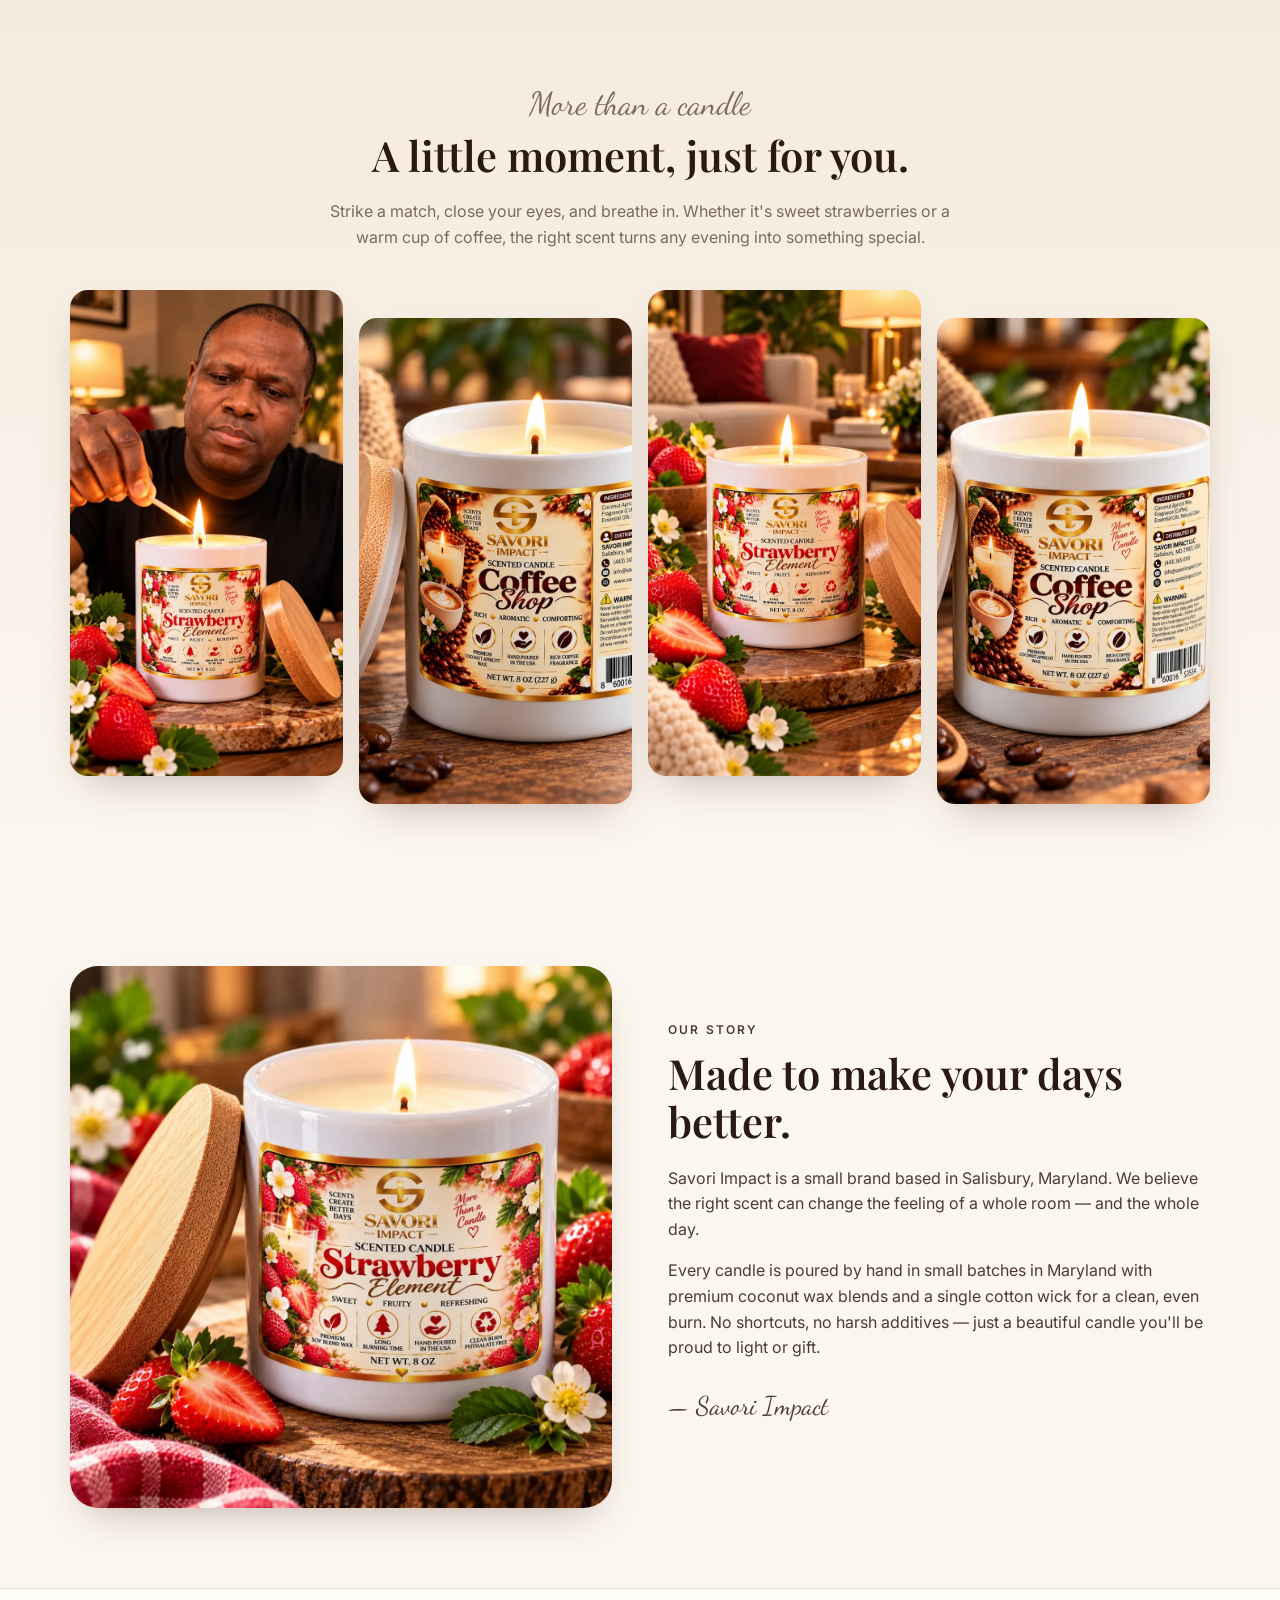
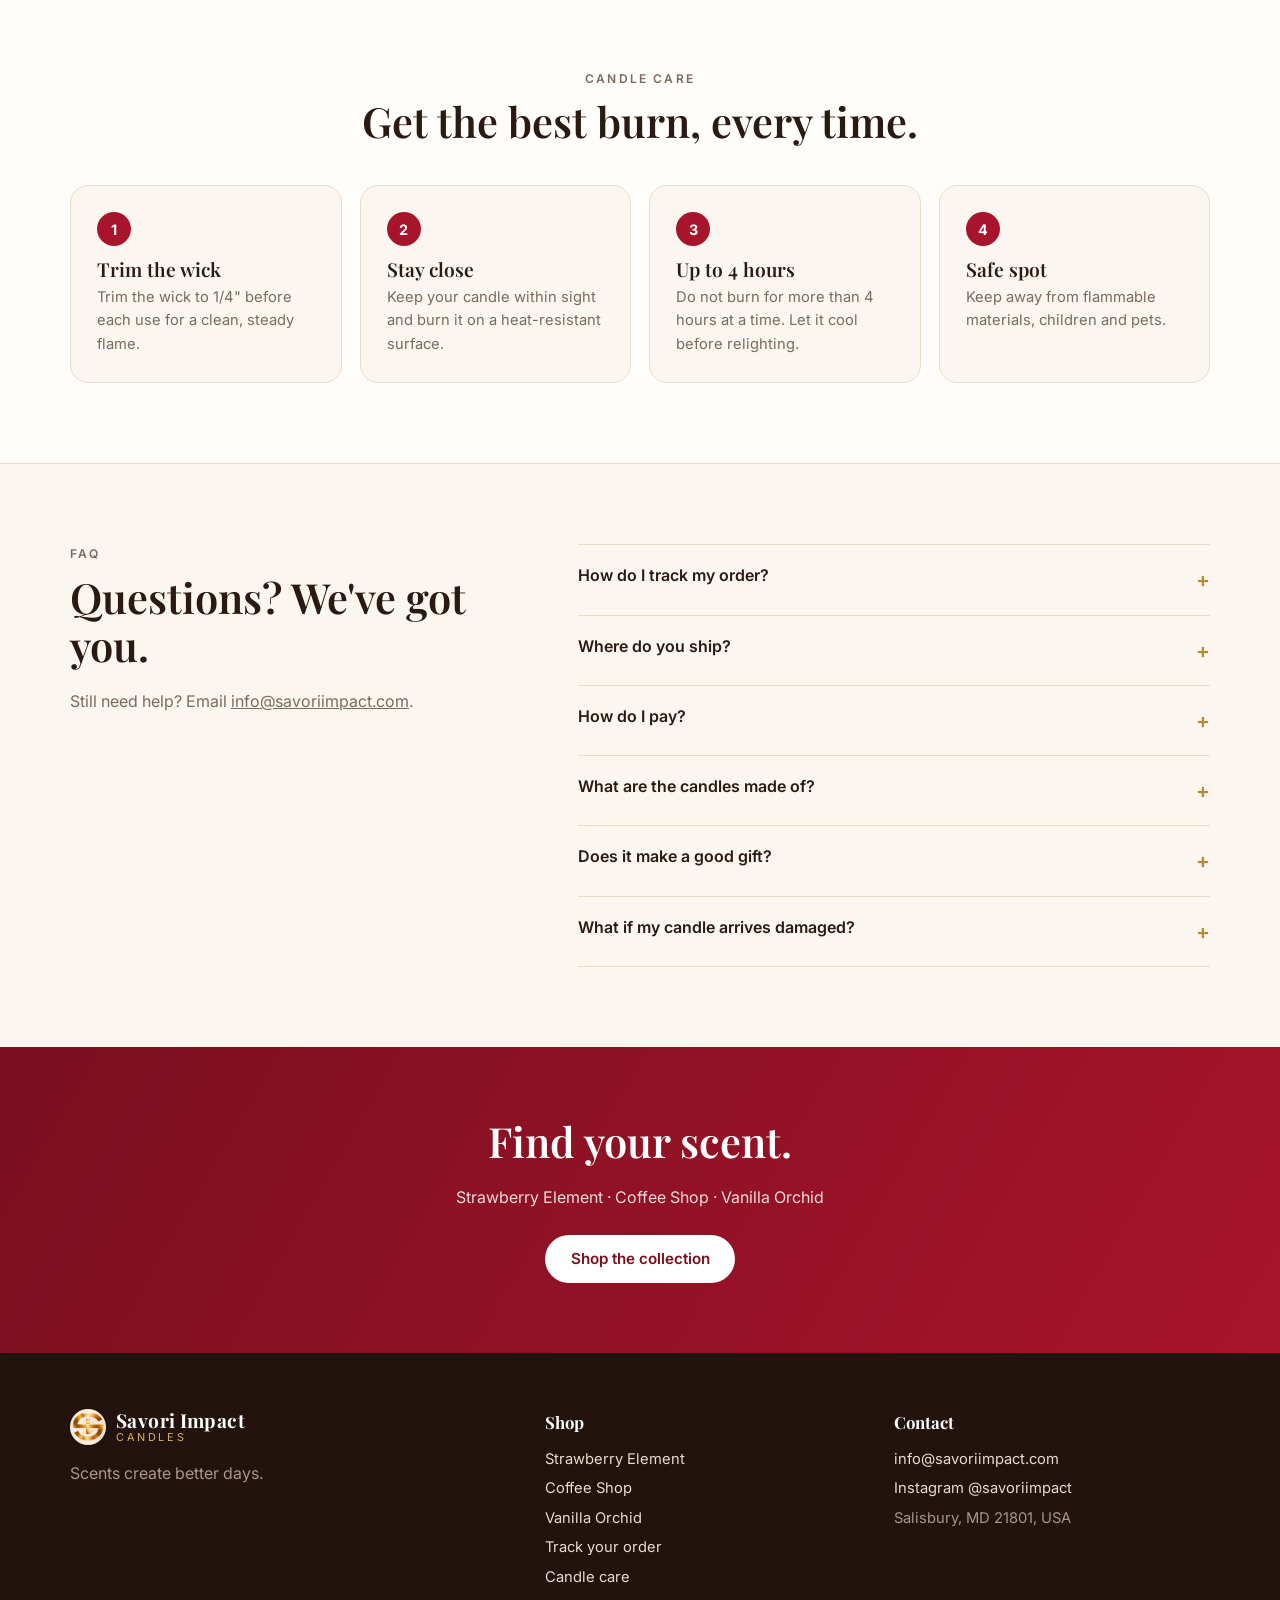
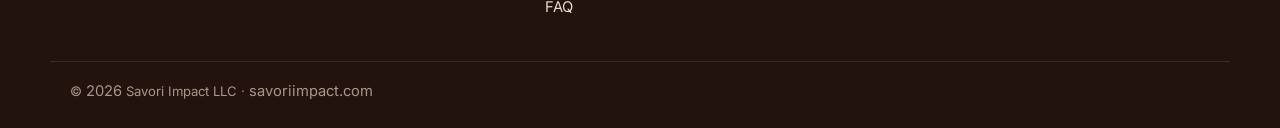
==== commit 4cc2dc48: "Add Track Order page" ====
--- a/index.html
+++ b/index.html
@@ -14,7 +14,7 @@
 <link rel="preconnect" href="https://fonts.googleapis.com">
 <link rel="preconnect" href="https://fonts.gstatic.com" crossorigin>
 <link href="https://fonts.googleapis.com/css2?family=Playfair+Display:ital,wght@0,500;0,600;0,700;1,500&family=Inter:wght@400;500;600&family=Dancing+Script:wght@600&display=swap" rel="stylesheet">
-<link rel="stylesheet" href="styles.css?v=4">
+<link rel="stylesheet" href="styles.css?v=5">
 </head>
 <body>
 
@@ -31,7 +31,9 @@
       <a href="#story">Our Story</a>
       <a href="#care">Candle Care</a>
       <a href="#faq">FAQ</a>
+      <a href="track.html">Track Order</a>
     </nav>
+    <a href="track.html" class="btn btn-ghost btn-sm header-shop">Track order</a>
     <button class="cart-btn" id="cartOpen" aria-label="Open cart" hidden>
       <svg viewBox="0 0 24 24" width="22" height="22" fill="none" stroke="currentColor" stroke-width="1.7" stroke-linecap="round" stroke-linejoin="round"><path d="M6 7h12l-1 13H7L6 7z"/><path d="M9 7a3 3 0 0 1 6 0"/></svg>
       <span class="cart-count" id="cartCount">0</span>
@@ -197,6 +199,7 @@
         <p>Still need help? Email <a href="mailto:info@savoriimpact.com">info@savoriimpact.com</a>.</p>
       </div>
       <div class="accordion">
+        <details><summary>How do I track my order?</summary><p>We email your tracking number as soon as your order ships (within 1–2 business days). Enter it on our <a href="track.html">Track Order</a> page, or click the link in the email.</p></details>
         <details><summary>Where do you ship?</summary><p>We currently ship within the United States, and shipping is free on every order.</p></details>
         <details><summary>How do I pay?</summary><p>Checkout is handled securely by Stripe. You can pay with a credit or debit card, and other options like Apple Pay, Google Pay or Cash App Pay when available on your device.</p></details>
         <details><summary>What are the candles made of?</summary><p>Strawberry Element is poured with a premium coconut soy wax blend; Coffee Shop is poured with premium coconut apricot wax; Vanilla Orchid is poured with premium coconut soy wax. All use a single cotton wick in a white ceramic jar with a bamboo lid. Net weight 8 oz (227 g).</p></details>
@@ -227,6 +230,7 @@
       <a href="#shop" data-product="strawberry-element">Strawberry Element</a>
       <a href="#shop" data-product="coffee-shop">Coffee Shop</a>
       <a href="#shop" data-product="vanilla-orchid">Vanilla Orchid</a>
+      <a href="track.html">Track your order</a>
       <a href="#care">Candle care</a>
       <a href="#faq">FAQ</a>
     </div>
@@ -273,13 +277,13 @@
   <div class="modal-card">
     <img src="img/logo-s.png" alt="" width="56" height="56">
     <h3 id="thanksTitle">Thank you for your order!</h3>
-    <p>Your payment went through. A receipt is on its way to your email, and we'll get your candles ready to ship.</p>
+    <p>Your payment went through and a receipt is on its way to your email. We'll pack your candle within 1–2 business days and email you a tracking number you can follow on our <a href="track.html">Track Order</a> page.</p>
     <button class="btn btn-primary" id="thanksClose">Continue shopping</button>
   </div>
 </div>
 
 <div class="toast" id="toast" role="status" aria-live="polite"></div>
 
-<script src="app.js?v=4"></script>
+<script src="app.js?v=5"></script>
 </body>
 </html>
--- a/styles.css
+++ b/styles.css
@@ -269,3 +269,30 @@
   .grid{grid-template-columns:1fr}
   .collection{padding-top:64px}
 }
+
+/* track order page */
+.header-shop{display:none}
+.nav a[aria-current="page"]::after{width:100%}
+.track{padding:64px 0 90px;background:radial-gradient(900px 400px at 80% 0%,var(--rose),transparent 60%)}
+.track-in{max-width:760px}
+.track-title{font-size:clamp(2.2rem,5vw,3.4rem)}
+.track-title em{font-style:italic;color:var(--red)}
+.track-card{background:var(--paper);border:1px solid var(--line);border-radius:22px;padding:28px;box-shadow:var(--shadow)}
+.track-card label{display:block;font-weight:600;margin-bottom:10px}
+.track-row{display:flex;gap:10px}
+.track-row input{flex:1;min-width:0;border:1.5px solid var(--line);border-radius:999px;padding:.9em 1.3em;font:500 1rem Inter,sans-serif;letter-spacing:.04em;background:#fff;color:var(--ink)}
+.track-row input:focus{outline:3px solid var(--gold-2);outline-offset:1px;border-color:transparent}
+.track-card .small{margin:12px 0 0}
+.track-result{margin-top:20px;padding-top:20px;border-top:1px solid var(--line)}
+.track-result .btn{margin:6px 0 8px}
+.center{text-align:center}
+.steps{list-style:none;padding:0;margin:40px 0;display:grid;grid-template-columns:repeat(4,1fr);gap:14px}
+.steps li{background:var(--paper);border:1px solid var(--line);border-radius:var(--radius);padding:20px;display:flex;flex-direction:column;gap:10px}
+.steps h3{font-size:1.05rem;margin:0 0 4px}
+.steps p{margin:0;color:var(--muted);font-size:.88rem}
+.track-help{background:var(--cream-2);border-radius:var(--radius);padding:24px 26px}
+.track-help h2{font-size:1.3rem}
+.track-help p{margin:0;color:#4d3b32}
+.track-help a{color:var(--red-dark);font-weight:600}
+@media (max-width:900px){.header-shop{display:inline-flex}.steps{grid-template-columns:repeat(2,1fr)}}
+@media (max-width:520px){.track-row{flex-direction:column}.steps{grid-template-columns:1fr}.track-card{padding:22px}}
